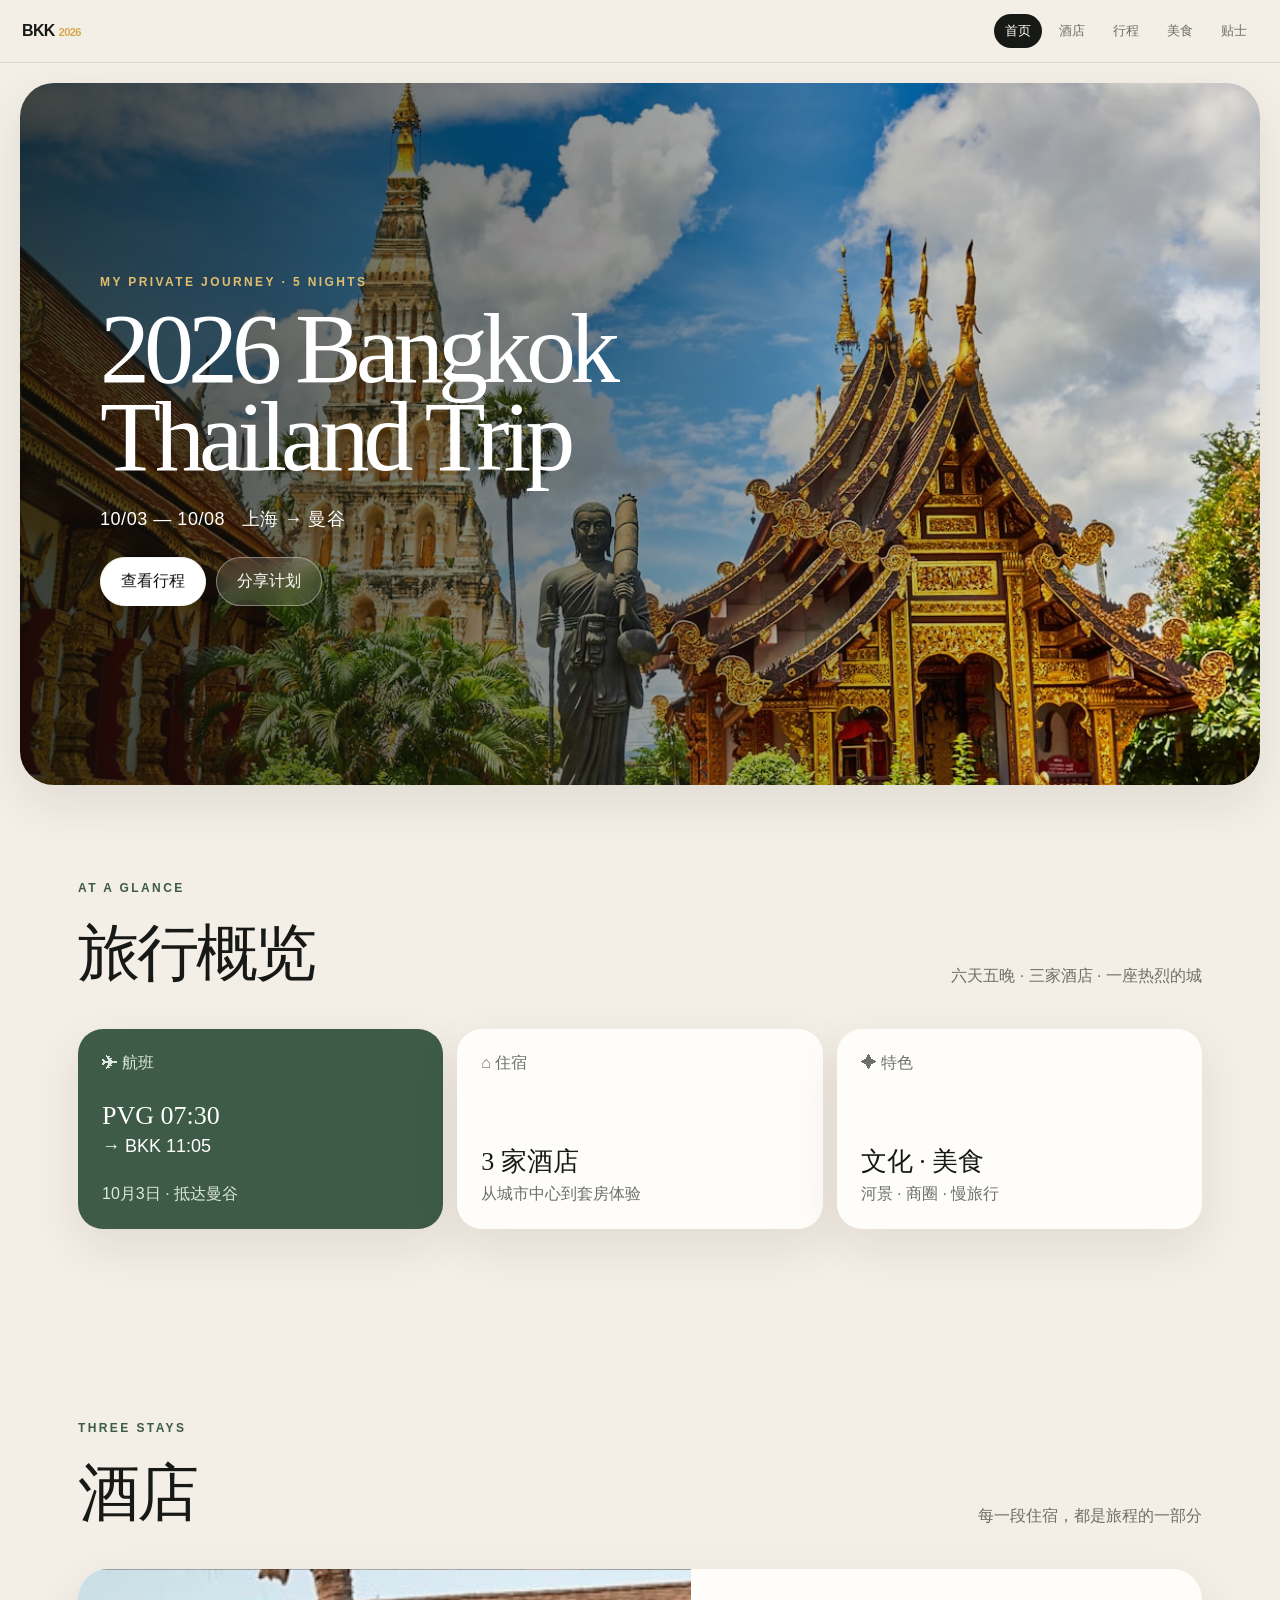
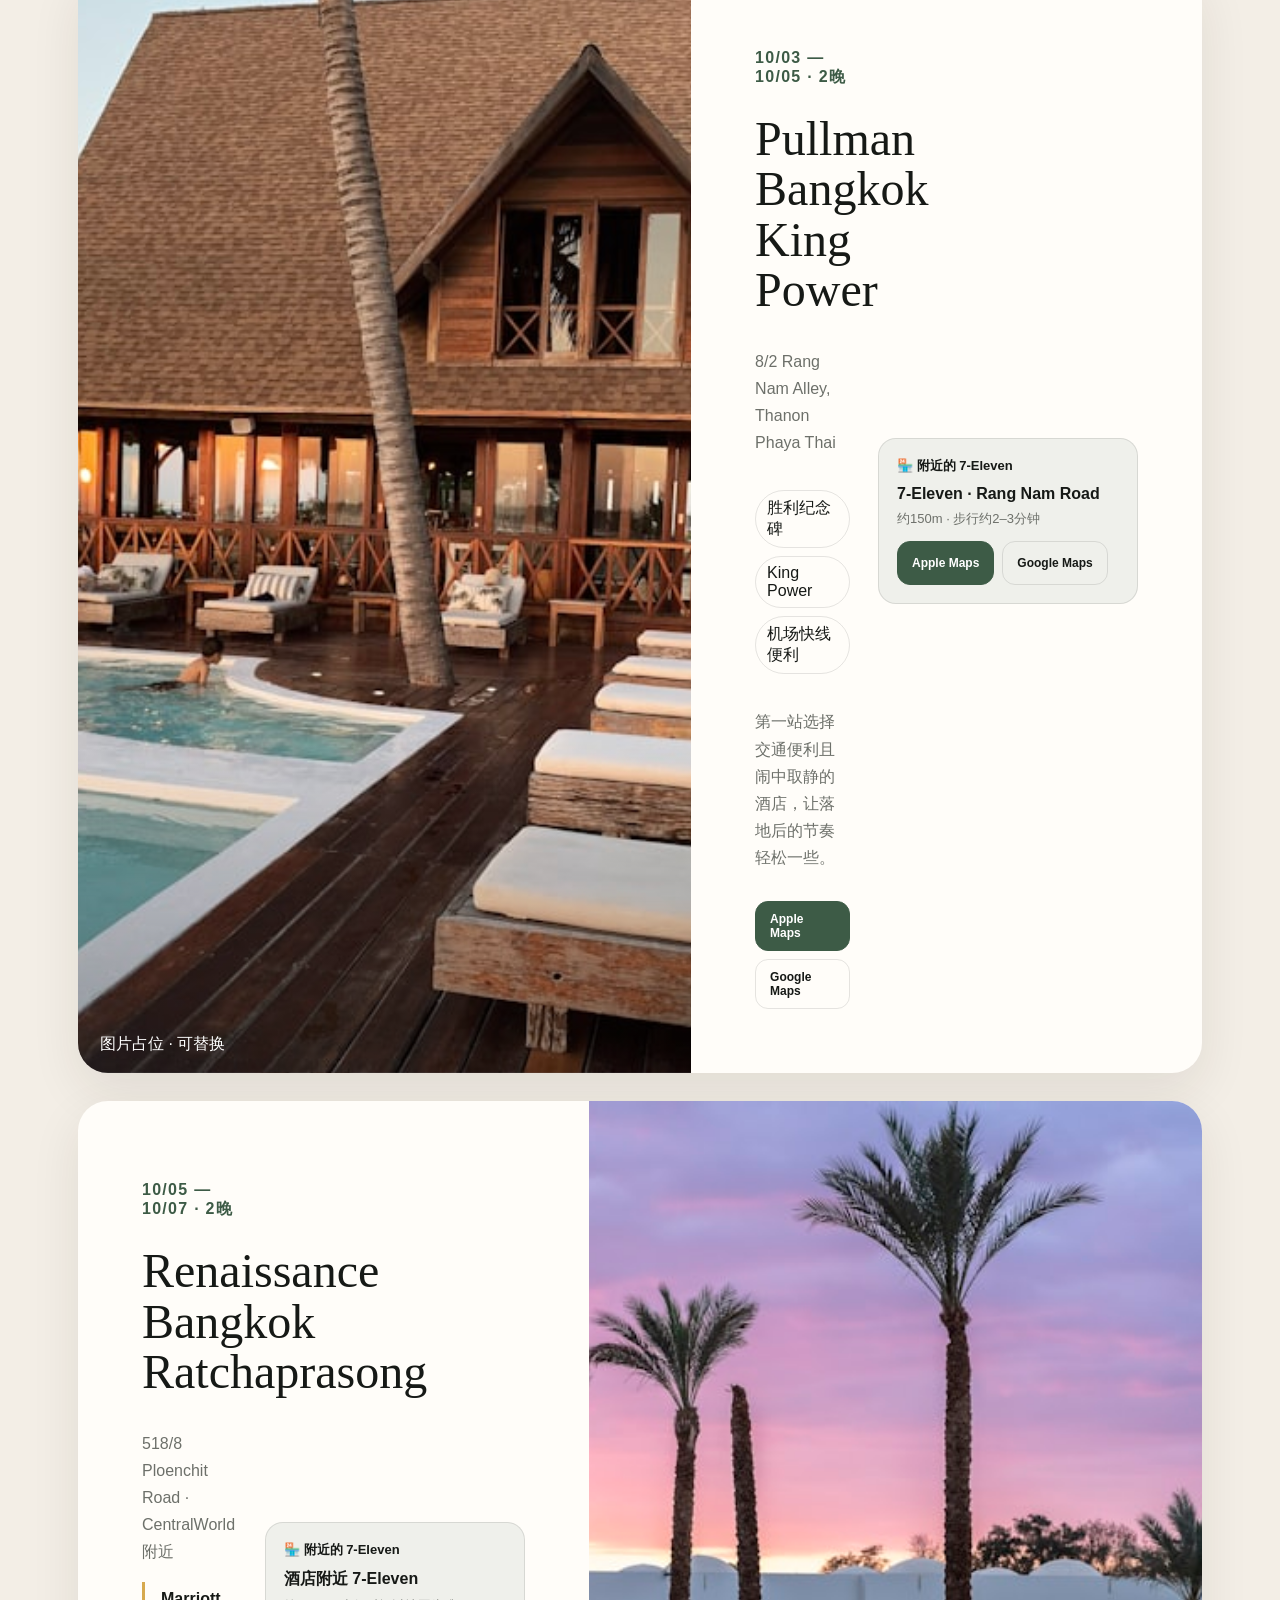
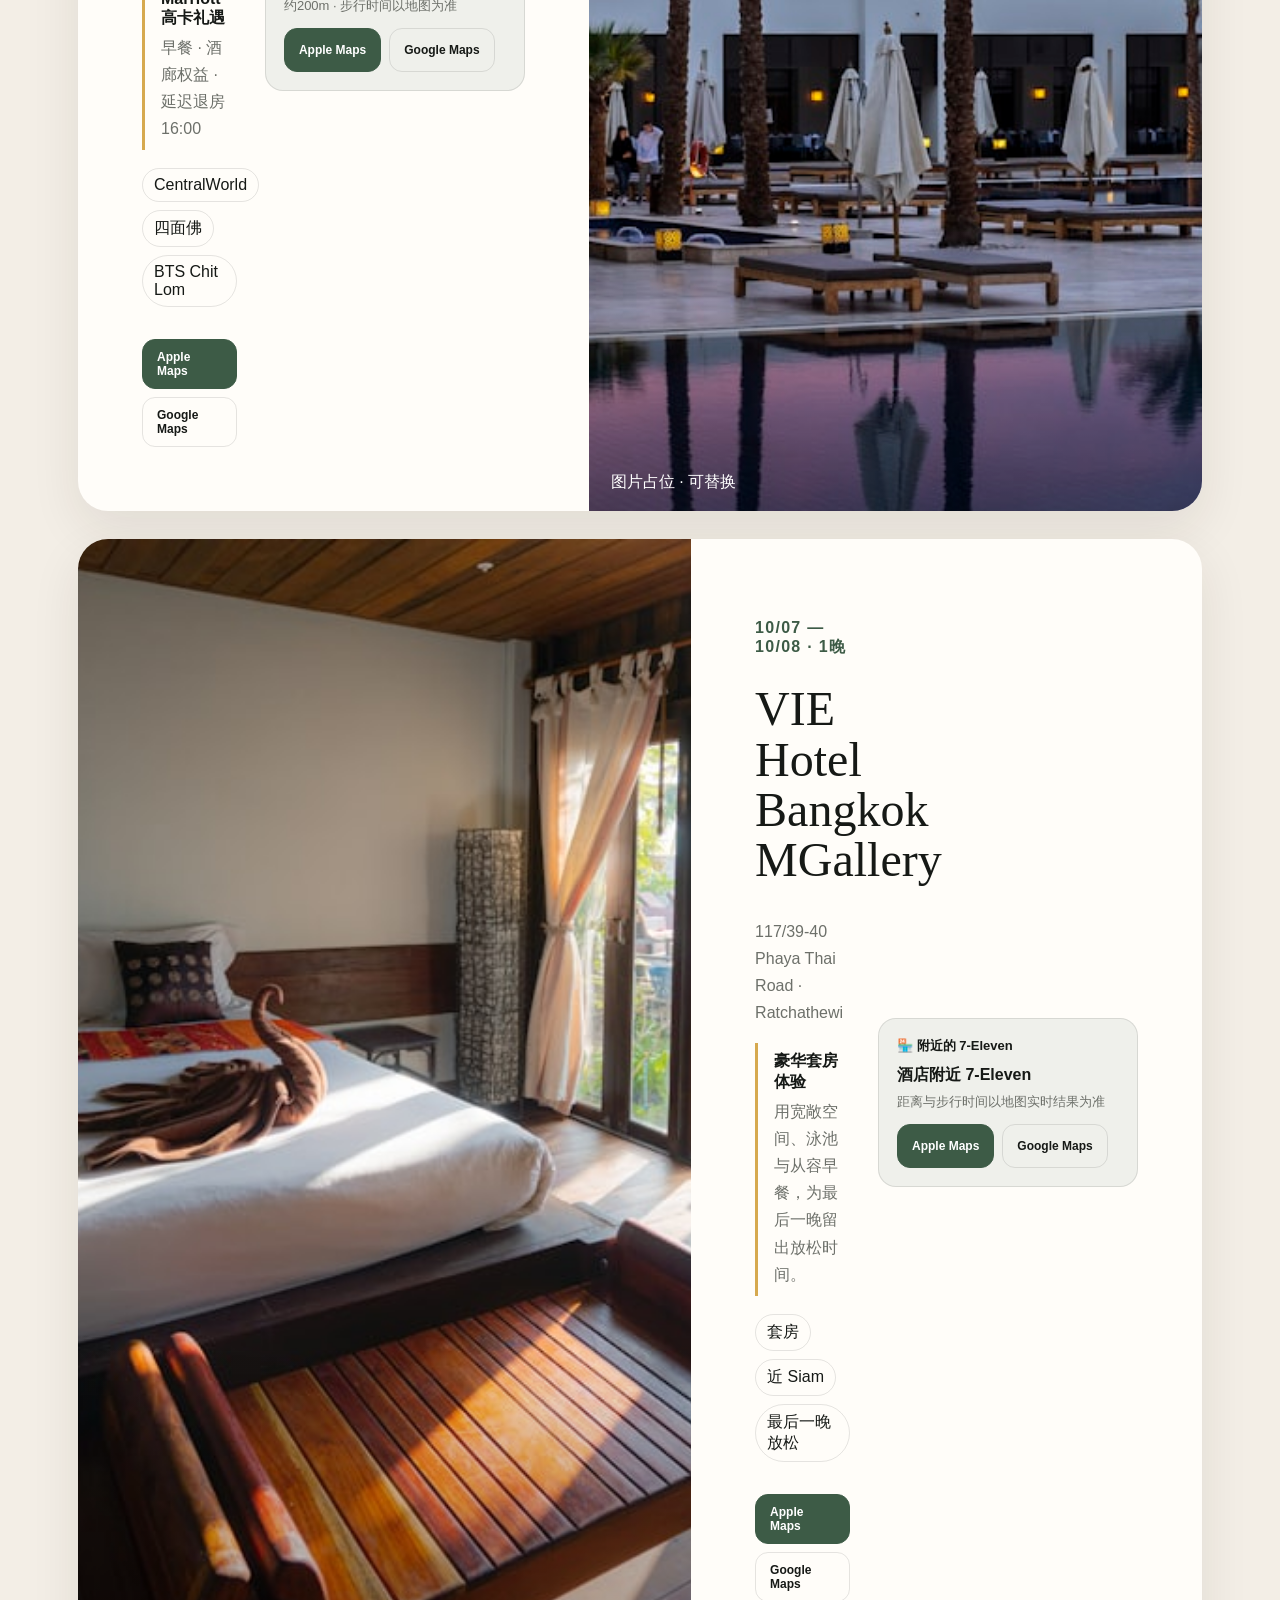
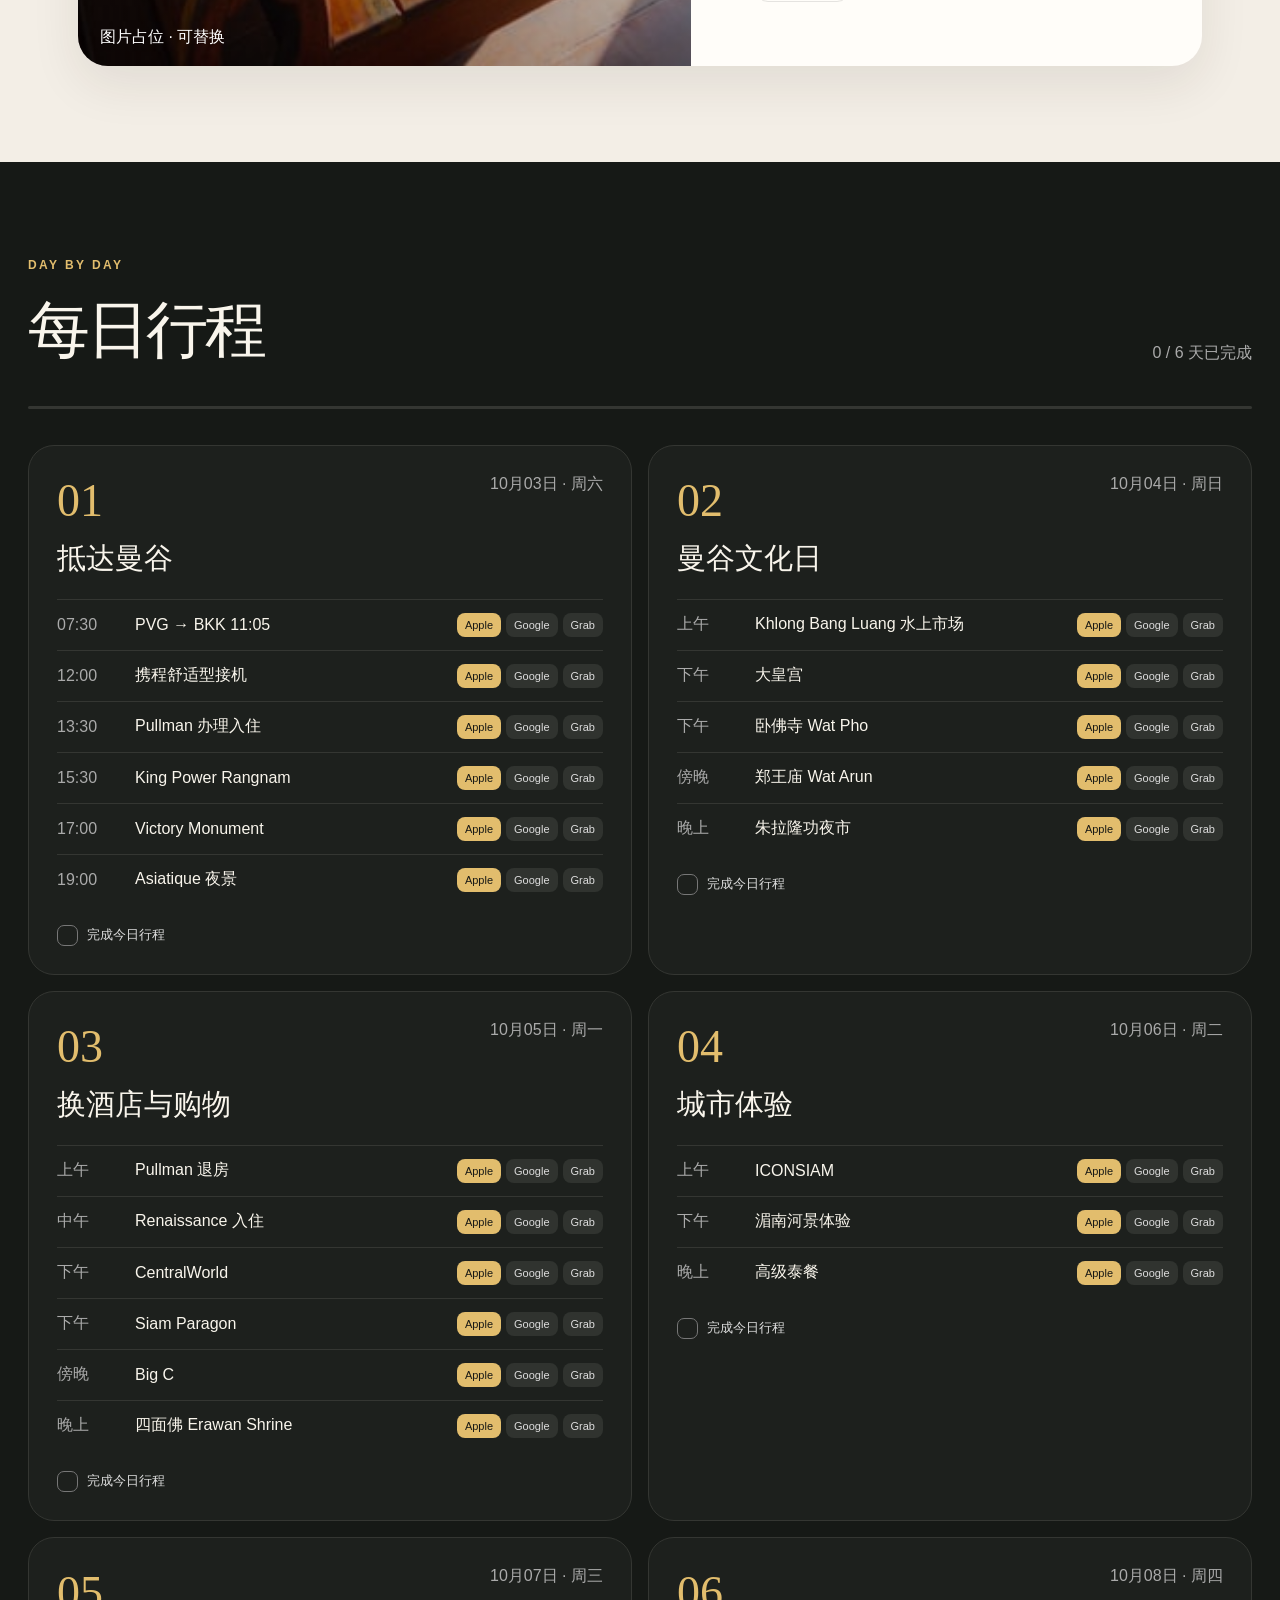
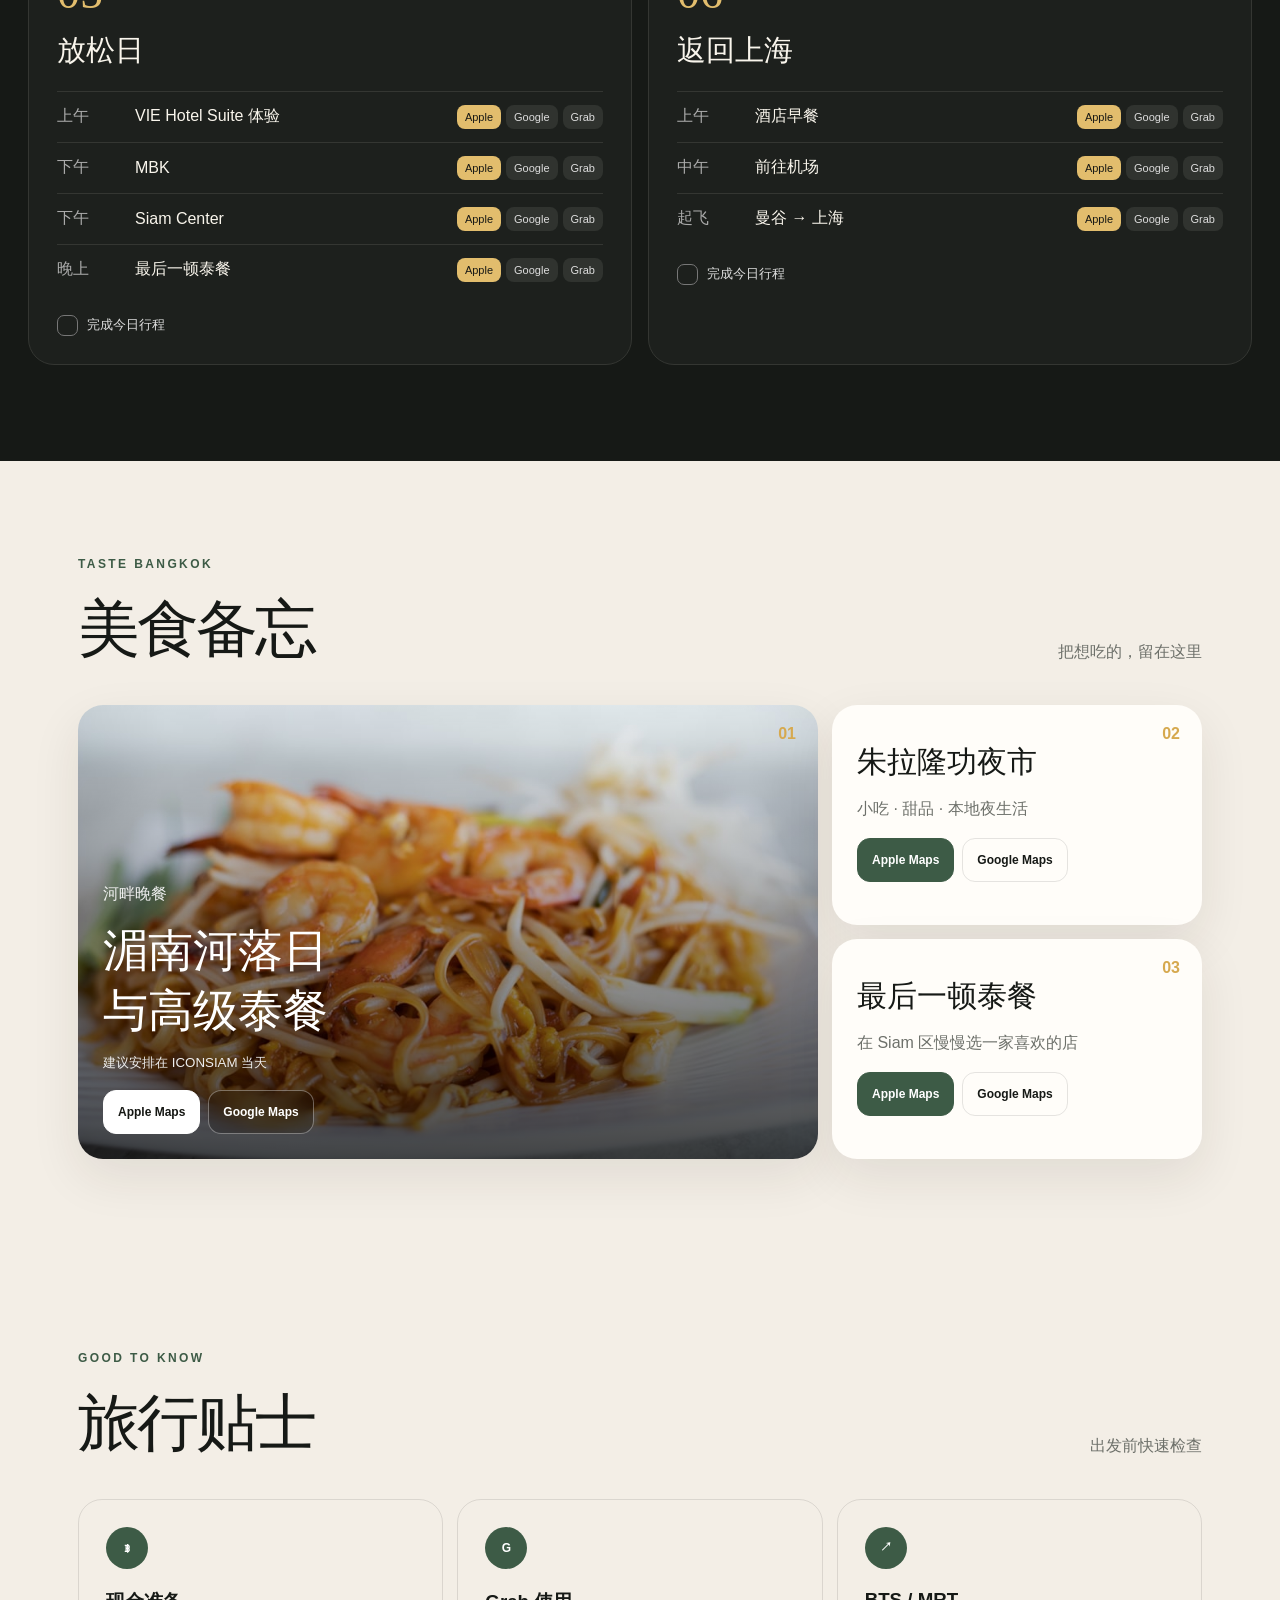
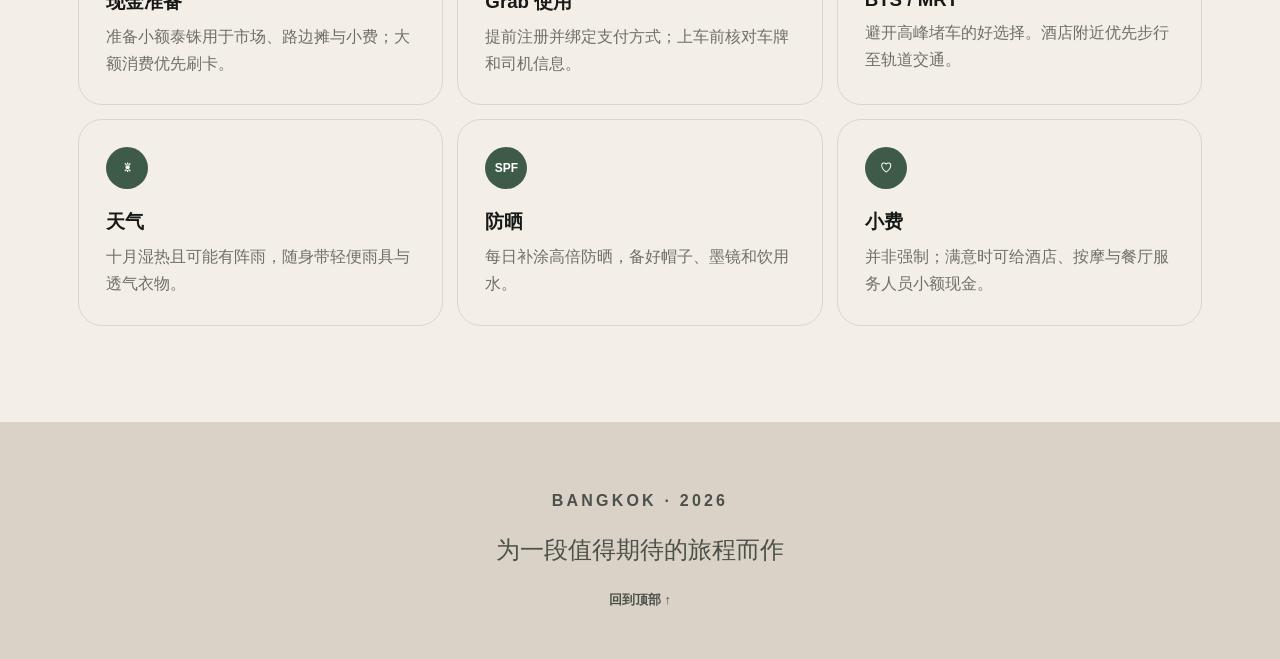
==== index.html @ ca7046ce "Publish 2026 Bangkok Trip Planner" ====
<!doctype html>
<html lang="zh-CN">
<head>
  <meta charset="UTF-8">
  <meta name="viewport" content="width=device-width, initial-scale=1, viewport-fit=cover">
  <meta name="theme-color" content="#f3eee6" media="(prefers-color-scheme: light)">
  <meta name="theme-color" content="#10100f" media="(prefers-color-scheme: dark)">
  <meta name="apple-mobile-web-app-capable" content="yes">
  <meta name="apple-mobile-web-app-status-bar-style" content="black-translucent">
  <meta name="apple-mobile-web-app-title" content="BKK 2026">
  <title>2026 Bangkok Trip Planner</title>
  <link rel="manifest" href="manifest.json">
  <link rel="apple-touch-icon" href="icons/icon-192.png">
  <link rel="stylesheet" href="style.css">
</head>
<body>
  <header class="topbar">
    <a class="brand" href="#home" aria-label="返回首页">BKK <span>2026</span></a>
    <nav aria-label="页面导航">
      <a class="active" href="#home">首页</a><a href="#hotels">酒店</a><a href="#schedule">行程</a><a href="#food">美食</a><a href="#tips">贴士</a>
    </nav>
  </header>

  <main>
    <section class="hero section" id="home">
      <div class="hero-photo" role="img" aria-label="曼谷郑王庙与河景占位图片"></div>
      <div class="hero-copy">
        <p class="eyebrow">MY PRIVATE JOURNEY · 5 NIGHTS</p>
        <h1>2026 Bangkok<br>Thailand Trip</h1>
        <p class="subtitle">10/03 — 10/08&nbsp;&nbsp; 上海 → 曼谷</p>
        <div class="hero-actions"><a class="primary" href="#schedule">查看行程</a><button id="shareBtn" type="button">分享计划</button></div>
      </div>
    </section>

    <section class="section overview" aria-label="旅行概览">
      <div class="section-heading"><div><p class="eyebrow">AT A GLANCE</p><h2>旅行概览</h2></div><p>六天五晚 · 三家酒店 · 一座热烈的城</p></div>
      <div class="stat-grid">
        <article class="stat featured"><span>✈︎ 航班</span><strong>PVG 07:30</strong><i>→ BKK 11:05</i><small>10月3日 · 抵达曼谷</small></article>
        <article class="stat"><span>⌂ 住宿</span><strong>3 家酒店</strong><small>从城市中心到套房体验</small></article>
        <article class="stat"><span>✦ 特色</span><strong>文化 · 美食</strong><small>河景 · 商圈 · 慢旅行</small></article>
      </div>
    </section>

    <section class="section" id="hotels">
      <div class="section-heading"><div><p class="eyebrow">THREE STAYS</p><h2>酒店</h2></div><p>每一段住宿，都是旅程的一部分</p></div>
      <div class="hotel-list">
        <article class="hotel-card"><div class="hotel-img pullman"><span>图片占位 · 可替换</span></div><div class="hotel-info"><p class="date">10/03 — 10/05 · 2晚</p><h3>Pullman Bangkok<br>King Power</h3><p class="address">8/2 Rang Nam Alley, Thanon Phaya Thai</p><div class="chips"><span>胜利纪念碑</span><span>King Power</span><span>机场快线便利</span></div><p class="reason">第一站选择交通便利且闹中取静的酒店，让落地后的节奏轻松一些。</p><div class="map-actions"><a class="primary-map" href="https://maps.apple.com/?q=Pullman+Bangkok+King+Power" target="_blank" rel="noopener">Apple Maps</a><a href="https://www.google.com/maps/search/?api=1&query=Pullman+Bangkok+King+Power" target="_blank" rel="noopener">Google Maps</a></div><div class="nearby"><p>🏪 <b>附近的 7-Eleven</b></p><strong>7-Eleven · Rang Nam Road</strong><span>约150m · 步行约2–3分钟</span><div class="nearby-actions"><a class="apple-walk" href="https://maps.apple.com/?q=7-Eleven+near+Pullman+Bangkok+King+Power" target="_blank" rel="noopener">Apple Maps</a><a href="https://www.google.com/maps/search/?api=1&amp;query=7-Eleven+near+Pullman+Bangkok+King+Power" target="_blank" rel="noopener">Google Maps</a></div></div></div></article>
        <article class="hotel-card reverse"><div class="hotel-img renaissance"><span>图片占位 · 可替换</span></div><div class="hotel-info"><p class="date">10/05 — 10/07 · 2晚</p><h3>Renaissance Bangkok<br>Ratchaprasong</h3><p class="address">518/8 Ploenchit Road · CentralWorld 附近</p><div class="benefit"><b>Marriott 高卡礼遇</b><span>早餐 · 酒廊权益 · 延迟退房 16:00</span></div><div class="chips"><span>CentralWorld</span><span>四面佛</span><span>BTS Chit Lom</span></div><div class="map-actions"><a class="primary-map" href="https://maps.apple.com/?q=Renaissance+Bangkok+Ratchaprasong" target="_blank" rel="noopener">Apple Maps</a><a href="https://www.google.com/maps/search/?api=1&query=Renaissance+Bangkok+Ratchaprasong+Hotel" target="_blank" rel="noopener">Google Maps</a></div><div class="nearby"><p>🏪 <b>附近的 7-Eleven</b></p><strong>酒店附近 7-Eleven</strong><span>约200m · 步行时间以地图为准</span><div class="nearby-actions"><a class="apple-walk" href="https://maps.apple.com/?q=7-Eleven+near+Renaissance+Bangkok+Ratchaprasong" target="_blank" rel="noopener">Apple Maps</a><a href="https://www.google.com/maps/search/?api=1&amp;query=7-Eleven+near+Renaissance+Bangkok+Ratchaprasong" target="_blank" rel="noopener">Google Maps</a></div></div></div></article>
        <article class="hotel-card"><div class="hotel-img vie"><span>图片占位 · 可替换</span></div><div class="hotel-info"><p class="date">10/07 — 10/08 · 1晚</p><h3>VIE Hotel Bangkok<br>MGallery</h3><p class="address">117/39-40 Phaya Thai Road · Ratchathewi</p><div class="benefit"><b>豪华套房体验</b><span>用宽敞空间、泳池与从容早餐，为最后一晚留出放松时间。</span></div><div class="chips"><span>套房</span><span>近 Siam</span><span>最后一晚放松</span></div><div class="map-actions"><a class="primary-map" href="https://maps.apple.com/?q=VIE+Hotel+Bangkok+MGallery" target="_blank" rel="noopener">Apple Maps</a><a href="https://www.google.com/maps/search/?api=1&query=VIE+Hotel+Bangkok+MGallery" target="_blank" rel="noopener">Google Maps</a></div><div class="nearby"><p>🏪 <b>附近的 7-Eleven</b></p><strong>酒店附近 7-Eleven</strong><span>距离与步行时间以地图实时结果为准</span><div class="nearby-actions"><a class="apple-walk" href="https://maps.apple.com/?q=7-Eleven+near+VIE+Hotel+Bangkok" target="_blank" rel="noopener">Apple Maps</a><a href="https://www.google.com/maps/search/?api=1&amp;query=7-Eleven+near+VIE+Hotel+Bangkok" target="_blank" rel="noopener">Google Maps</a></div></div></div></article>
      </div>
    </section>

    <section class="section schedule-section" id="schedule">
      <div class="section-heading"><div><p class="eyebrow">DAY BY DAY</p><h2>每日行程</h2></div><p><span id="progressText">0 / 6</span> 天已完成</p></div>
      <div class="progress"><span id="progressBar"></span></div>
      <div id="days" class="days"></div>
    </section>

    <section class="section" id="food">
      <div class="section-heading"><div><p class="eyebrow">TASTE BANGKOK</p><h2>美食备忘</h2></div><p>把想吃的，留在这里</p></div>
      <div class="food-grid">
        <article class="food hero-food"><span class="food-no">01</span><div><p>河畔晚餐</p><h3>湄南河落日<br>与高级泰餐</h3><small>建议安排在 ICONSIAM 当天</small><div class="food-maps"><a href="https://maps.apple.com/?q=Thai+Fine+Dining+ICONSIAM+Bangkok" target="_blank" rel="noopener">Apple Maps</a><a href="https://www.google.com/maps/search/?api=1&query=Thai+Fine+Dining+ICONSIAM+Bangkok" target="_blank" rel="noopener">Google Maps</a></div></div></article>
        <article class="food"><span class="food-no">02</span><h3>朱拉隆功夜市</h3><p>小吃 · 甜品 · 本地夜生活</p><div class="food-maps"><a href="https://maps.apple.com/?q=Chulalongkorn+University+Night+Market" target="_blank" rel="noopener">Apple Maps</a><a href="https://www.google.com/maps/search/?api=1&query=Chulalongkorn+University+Night+Market" target="_blank" rel="noopener">Google Maps</a></div></article>
        <article class="food"><span class="food-no">03</span><h3>最后一顿泰餐</h3><p>在 Siam 区慢慢选一家喜欢的店</p><div class="food-maps"><a href="https://maps.apple.com/?q=Thai+Restaurant+Siam+Bangkok" target="_blank" rel="noopener">Apple Maps</a><a href="https://www.google.com/maps/search/?api=1&query=Thai+Restaurant+Siam+Bangkok" target="_blank" rel="noopener">Google Maps</a></div></article>
      </div>
    </section>

    <section class="section" id="tips">
      <div class="section-heading"><div><p class="eyebrow">GOOD TO KNOW</p><h2>旅行贴士</h2></div><p>出发前快速检查</p></div>
      <div class="tips-grid">
        <article><span>฿</span><h3>现金准备</h3><p>准备小额泰铢用于市场、路边摊与小费；大额消费优先刷卡。</p></article>
        <article><span>G</span><h3>Grab 使用</h3><p>提前注册并绑定支付方式；上车前核对车牌和司机信息。</p></article>
        <article><span>↗</span><h3>BTS / MRT</h3><p>避开高峰堵车的好选择。酒店附近优先步行至轨道交通。</p></article>
        <article><span>☀︎</span><h3>天气</h3><p>十月湿热且可能有阵雨，随身带轻便雨具与透气衣物。</p></article>
        <article><span>SPF</span><h3>防晒</h3><p>每日补涂高倍防晒，备好帽子、墨镜和饮用水。</p></article>
        <article><span>♡</span><h3>小费</h3><p>并非强制；满意时可给酒店、按摩与餐厅服务人员小额现金。</p></article>
      </div>
    </section>
  </main>
  <footer><strong>BANGKOK · 2026</strong><p>为一段值得期待的旅程而作</p><a href="#home">回到顶部 ↑</a></footer>
  <script src="script.js"></script>
</body>
</html>
---- style.css ----
:root{--bg:#f3eee6;--card:#fffdf9;--ink:#161916;--muted:#6d706a;--accent:#3d5b46;--accent2:#d6a94f;--line:rgba(22,25,22,.11);--shadow:0 18px 50px rgba(41,35,25,.09)}*{box-sizing:border-box}html{scroll-behavior:smooth;scroll-padding-top:92px}body{margin:0;background:var(--bg);color:var(--ink);font-family:-apple-system,BlinkMacSystemFont,"SF Pro Display","PingFang SC","Helvetica Neue",sans-serif;-webkit-font-smoothing:antialiased}a{color:inherit;text-decoration:none}button{font:inherit}.topbar{position:sticky;top:0;z-index:20;display:flex;align-items:center;justify-content:space-between;padding:14px max(22px,calc((100vw - 1180px)/2));padding-top:max(14px,env(safe-area-inset-top));background:color-mix(in srgb,var(--bg) 82%,transparent);backdrop-filter:blur(22px);-webkit-backdrop-filter:blur(22px);border-bottom:1px solid var(--line)}.brand{font-weight:850;letter-spacing:-.04em}.brand span{color:var(--accent2);font-size:.7em}.topbar nav{display:flex;gap:6px;overflow:auto;scrollbar-width:none}.topbar nav a{padding:8px 11px;border-radius:99px;color:var(--muted);font-size:13px;white-space:nowrap}.topbar nav a.active{color:var(--card);background:var(--ink)}.section{max-width:1180px;margin:auto;padding:96px 28px}.hero{max-width:none;padding:20px 20px 0;position:relative}.hero-photo{height:min(78vh,780px);min-height:580px;border-radius:34px;background:linear-gradient(90deg,rgba(6,13,8,.77),rgba(6,13,8,.05)),url('assets/hero.jpg') center/cover;box-shadow:var(--shadow)}.hero-copy{position:absolute;left:max(52px,calc((100vw - 1080px)/2));top:50%;transform:translateY(-45%);color:#fff;max-width:650px}.eyebrow{font-size:12px;font-weight:800;letter-spacing:.2em;margin:0 0 16px;color:var(--accent)}.hero .eyebrow{color:#e2bd6d}.hero h1{font-family:Georgia,"Times New Roman",serif;font-size:clamp(50px,8vw,100px);font-weight:500;letter-spacing:-.06em;line-height:.88;margin:0}.subtitle{font-size:18px;letter-spacing:.03em;margin:26px 0}.hero-actions{display:flex;gap:10px}.hero-actions a,.hero-actions button{border:1px solid rgba(255,255,255,.4);border-radius:99px;padding:13px 20px;color:#fff;background:rgba(255,255,255,.12);backdrop-filter:blur(10px);cursor:pointer}.hero-actions .primary{color:#12130f;background:#fff;border-color:#fff}.section-heading{display:flex;justify-content:space-between;align-items:end;margin-bottom:34px}.section-heading h2{font-family:Georgia,"Songti SC",serif;font-size:clamp(38px,5vw,62px);font-weight:500;letter-spacing:-.05em;margin:0}.section-heading>p{color:var(--muted);margin:0 0 8px}.stat-grid{display:grid;grid-template-columns:repeat(4,1fr);gap:14px}.stat{min-height:200px;padding:24px;border-radius:25px;background:var(--card);display:flex;flex-direction:column;box-shadow:var(--shadow)}.stat.featured{background:var(--accent);color:#fff}.stat span,.stat small{font-size:13px;color:var(--muted)}.stat.featured span,.stat.featured small{color:#dce8df}.stat strong{font-family:Georgia,serif;font-size:26px;font-weight:500;margin:auto 0 5px}.stat i{font-style:normal;font-size:18px;margin-bottom:auto}.text-button{border:0;background:none;padding:0;margin-top:auto;text-align:left;color:var(--accent);cursor:pointer}.hotel-list{display:grid;gap:28px}.hotel-card{display:grid;grid-template-columns:1.2fr 1fr;min-height:500px;background:var(--card);border-radius:30px;overflow:hidden;box-shadow:var(--shadow)}.hotel-card.reverse{grid-template-columns:1fr 1.2fr}.hotel-card.reverse .hotel-img{order:2}.hotel-img{background-size:cover;background-position:center;position:relative}.hotel-img:after{content:"";position:absolute;inset:0;background:linear-gradient(transparent 70%,rgba(0,0,0,.35))}.hotel-img span{position:absolute;z-index:1;left:22px;bottom:18px;color:#fff;font-size:12px}.pullman{background-image:url('assets/pullman.jpg'),linear-gradient(135deg,#65766a,#293b30)}.renaissance{background-image:url('assets/renaissance.jpg'),linear-gradient(135deg,#b69e86,#53473d)}.vie{background-image:url('assets/vie.jpg'),linear-gradient(135deg,#9a8a72,#39352f)}.hotel-info{padding:clamp(30px,5vw,64px);display:flex;flex-direction:column;justify-content:center}.date{color:var(--accent);font-size:13px;font-weight:750;letter-spacing:.08em}.hotel-info h3{font-family:Georgia,"Songti SC",serif;font-size:clamp(30px,4vw,48px);font-weight:500;line-height:1.05;margin:10px 0 16px}.address,.reason,.benefit span{color:var(--muted);line-height:1.7}.chips{display:flex;flex-wrap:wrap;gap:8px;margin:18px 0}.chips span{padding:7px 11px;border:1px solid var(--line);border-radius:99px;font-size:12px}.benefit{border-left:3px solid var(--accent2);padding:8px 0 8px 16px;display:grid;gap:5px}.map{margin-top:14px;font-weight:700;color:var(--accent)}.schedule-section{max-width:none;background:var(--ink);color:#f9f5ec}.schedule-section .eyebrow{color:#e2bd6d}.schedule-section .section-heading>p{color:#aaa}.progress{height:3px;background:#343632;margin-bottom:36px;border-radius:9px;overflow:hidden}.progress span{display:block;width:0;height:100%;background:#e2bd6d;transition:.35s}.days{display:grid;grid-template-columns:repeat(2,minmax(0,1fr));gap:16px}.day{border:1px solid #343632;background:#1d201d;border-radius:26px;padding:28px;transition:.25s}.day.done{opacity:.55}.day-head{display:flex;justify-content:space-between}.day-num{font-family:Georgia,serif;font-size:46px;color:#e2bd6d}.day-date{font-size:13px;color:#aaa}.day h3{font-family:Georgia,"Songti SC",serif;font-size:29px;font-weight:500;margin:12px 0 20px}.timeline{list-style:none;margin:0;padding:0}.timeline li{display:grid;grid-template-columns:66px 1fr auto;gap:12px;padding:13px 0;border-top:1px solid #343632;align-items:center}.timeline time{font-size:12px;color:#aaa}.place-links{display:flex;gap:5px}.place-links a{font-size:11px;padding:6px 8px;border-radius:8px;background:#30332f;color:#ddd}.complete{display:flex;align-items:center;gap:9px;margin-top:20px;color:#ddd;font-size:13px;cursor:pointer}.complete input{appearance:none;width:21px;height:21px;border:1px solid #777;border-radius:7px;margin:0}.complete input:checked{background:#e2bd6d;border-color:#e2bd6d;box-shadow:inset 0 0 0 5px #1d201d}.food-grid{display:grid;grid-template-columns:2fr 1fr;gap:14px}.food{min-height:220px;border-radius:25px;padding:25px;background:var(--card);position:relative;box-shadow:var(--shadow)}.food h3{font-family:Georgia,"Songti SC",serif;font-size:30px;font-weight:500;margin:12px 0}.food p,.food small{color:var(--muted)}.hero-food{grid-row:span 2;min-height:454px;color:#fff;display:flex;align-items:end;background:linear-gradient(0deg,rgba(0,0,0,.72),transparent),url('assets/food.jpg') center/cover}.hero-food h3{font-size:45px}.hero-food p,.hero-food small{color:#eee}.food-no{position:absolute;right:22px;top:20px;color:var(--accent2);font-weight:800}.tips-grid{display:grid;grid-template-columns:repeat(3,1fr);gap:14px}.tips-grid article{padding:27px;border:1px solid var(--line);border-radius:24px}.tips-grid article>span{display:grid;place-items:center;width:42px;height:42px;border-radius:50%;background:var(--accent);color:#fff;font-weight:800;font-size:12px}.tips-grid h3{margin:20px 0 8px}.tips-grid p{color:var(--muted);line-height:1.7;margin:0;font-size:14px}footer{padding:70px 28px calc(50px + env(safe-area-inset-bottom));text-align:center;background:#dad2c6;color:#4c504b}footer strong{letter-spacing:.2em}footer p{font-family:Georgia,"Songti SC",serif;font-size:24px}footer a{font-size:13px;font-weight:700}
@media(max-width:800px){.topbar{display:block;padding-inline:18px}.brand{display:block;margin-bottom:10px}.topbar nav{margin-inline:-5px}.topbar nav a{padding:7px 10px}.section{padding:72px 18px}.hero{padding:10px 10px 0}.hero-photo{min-height:660px;height:82vh;border-radius:25px;background-position:60% center}.hero-copy{left:34px;right:28px;top:auto;bottom:52px;transform:none}.hero h1{font-size:52px}.section-heading{display:block}.section-heading>p{margin-top:9px}.stat-grid{grid-template-columns:1fr 1fr}.stat{min-height:170px;padding:19px}.stat strong{font-size:22px}.hotel-card,.hotel-card.reverse{grid-template-columns:1fr}.hotel-card.reverse .hotel-img{order:0}.hotel-img{min-height:320px}.hotel-info{padding:30px 24px 36px}.days{grid-template-columns:1fr}.timeline li{grid-template-columns:52px 1fr}.place-links{grid-column:2;justify-self:start}.food-grid{grid-template-columns:1fr}.hero-food{grid-row:auto;min-height:430px}.tips-grid{grid-template-columns:1fr 1fr}}
@media(max-width:430px){.hero h1{font-size:46px}.stat-grid,.tips-grid{grid-template-columns:1fr}.stat{min-height:150px}.hotel-img{min-height:280px}.day{padding:22px}.hero-food h3{font-size:37px}}
@media(prefers-color-scheme:dark){:root{--bg:#10100f;--card:#1c1d1b;--ink:#f2eee7;--muted:#a6a49f;--accent:#91b99b;--line:rgba(255,255,255,.1);--shadow:0 18px 50px rgba(0,0,0,.25)}.topbar nav a.active{background:#f2eee7;color:#171815}footer{background:#1a1b19;color:#aaa}}
@media(prefers-reduced-motion:reduce){html{scroll-behavior:auto}*{transition:none!important}}

/* PWA、导航与地点操作增强 */
html,body{max-width:100%;overflow-x:hidden}.stat-grid{grid-template-columns:repeat(3,1fr)}.map-actions,.nearby-actions,.food-maps{display:flex;flex-wrap:wrap;gap:8px}.map-actions{margin-top:14px}.map-actions a,.nearby-actions a,.food-maps a{min-height:44px;display:inline-flex;align-items:center;justify-content:center;padding:10px 14px;border:1px solid var(--line);border-radius:13px;font-size:12px;font-weight:750}.map-actions .primary-map,.nearby-actions a:first-child,.food-maps a:first-child{color:#fff;background:var(--accent);border-color:var(--accent)}.nearby{display:grid;gap:7px;margin-top:20px;padding:18px;border-radius:18px;background:color-mix(in srgb,var(--accent) 8%,var(--card));border:1px solid var(--line)}.nearby p{margin:0 0 3px;font-size:13px}.nearby>span{font-size:13px;color:var(--muted)}.nearby-actions{margin-top:6px}.food-maps{margin-top:18px}.hero-food .food-maps a{color:#fff;border-color:rgba(255,255,255,.35);background:rgba(0,0,0,.2);backdrop-filter:blur(8px)}.hero-food .food-maps a:first-child{background:#fff;color:#151713;border-color:#fff}.place-links .apple-map{background:#e2bd6d;color:#171815}.hotel-card,.food,.day,.stat{width:100%;max-width:100%}
@media(max-width:800px){body{padding-bottom:calc(74px + env(safe-area-inset-bottom))}.topbar{position:fixed;top:auto;left:0;right:0;bottom:0;display:block;padding:8px 12px max(8px,env(safe-area-inset-bottom));background:color-mix(in srgb,var(--card) 88%,transparent);border-top:1px solid var(--line);border-bottom:0}.topbar .brand{display:none}.topbar nav{display:grid;grid-template-columns:repeat(5,1fr);gap:3px;margin:0;overflow:visible}.topbar nav a{min-height:48px;display:flex;align-items:center;justify-content:center;padding:8px 3px;font-size:12px}.topbar nav a.active{background:color-mix(in srgb,var(--accent) 14%,transparent);color:var(--accent)}html{scroll-padding-top:12px}.stat-grid{grid-template-columns:1fr}.hotel-card,.hotel-card.reverse{width:100%;grid-template-columns:minmax(0,1fr);border-radius:28px}.hotel-img{margin:10px 10px 0;border-radius:21px;overflow:hidden}.map-actions a,.nearby-actions a{flex:1}.food-maps a{min-width:120px}.place-links a{min-height:36px;display:inline-flex;align-items:center;padding-inline:10px}.complete{min-height:48px}.hero-actions a,.hero-actions button{min-height:48px}}

/* iPhone safe areas and responsive hotel details */
.topbar{padding-left:max(22px,env(safe-area-inset-left));padding-right:max(22px,env(safe-area-inset-right))}.hero{padding-left:max(20px,env(safe-area-inset-left));padding-right:max(20px,env(safe-area-inset-right))}.hotel-info{display:grid;grid-template-columns:minmax(0,1fr) minmax(260px,.72fr);column-gap:28px;align-content:center}.hotel-info>*:not(.nearby){grid-column:1}.hotel-info .nearby{grid-column:2;grid-row:1/12;align-self:center;margin-top:0}.nearby-actions a:first-child{background:var(--accent);border-color:var(--accent);color:#fff}p,.address,.reason,.benefit span,.tips-grid p{font-size:max(15px,1em)}a,button,.chips span,.date,.day-date,.timeline time,.hotel-img span,.stat span,.stat small{font-size:max(13px,1em)}
@media(max-width:800px){.topbar{padding-left:max(12px,env(safe-area-inset-left));padding-right:max(12px,env(safe-area-inset-right))}.hero{padding-left:max(10px,env(safe-area-inset-left));padding-right:max(10px,env(safe-area-inset-right))}.hero-copy{left:max(28px,calc(env(safe-area-inset-left) + 22px));right:max(24px,calc(env(safe-area-inset-right) + 18px))}.hero-photo{background-position:62% center}.hero h1{font-size:clamp(42px,12vw,52px)}.hotel-info{display:flex;flex-direction:column}.hotel-info .nearby{margin-top:20px;width:100%}.hotel-img{width:calc(100% - 20px)}.food,.day,.stat,.hotel-card{min-width:0}.timeline li{min-width:0}.timeline li>span:nth-child(2){overflow-wrap:anywhere}}
@media(max-width:390px){.hero h1{font-size:42px}.hero-photo{min-height:620px}.section{padding-left:16px;padding-right:16px}.hotel-info{padding-left:20px;padding-right:20px}.place-links{flex-wrap:wrap}}
@media(min-width:400px) and (max-width:404px){.hero-photo{height:calc(100svh - 10px);min-height:680px;max-height:864px}.hero-copy{bottom:max(54px,calc(env(safe-area-inset-bottom) + 28px))}.hero h1{font-size:48px}.topbar nav a{min-height:50px}}
.offline-edition{margin:24px 0 0!important;font:500 11px/1.4 -apple-system,BlinkMacSystemFont,sans-serif!important;letter-spacing:.08em;opacity:.6}
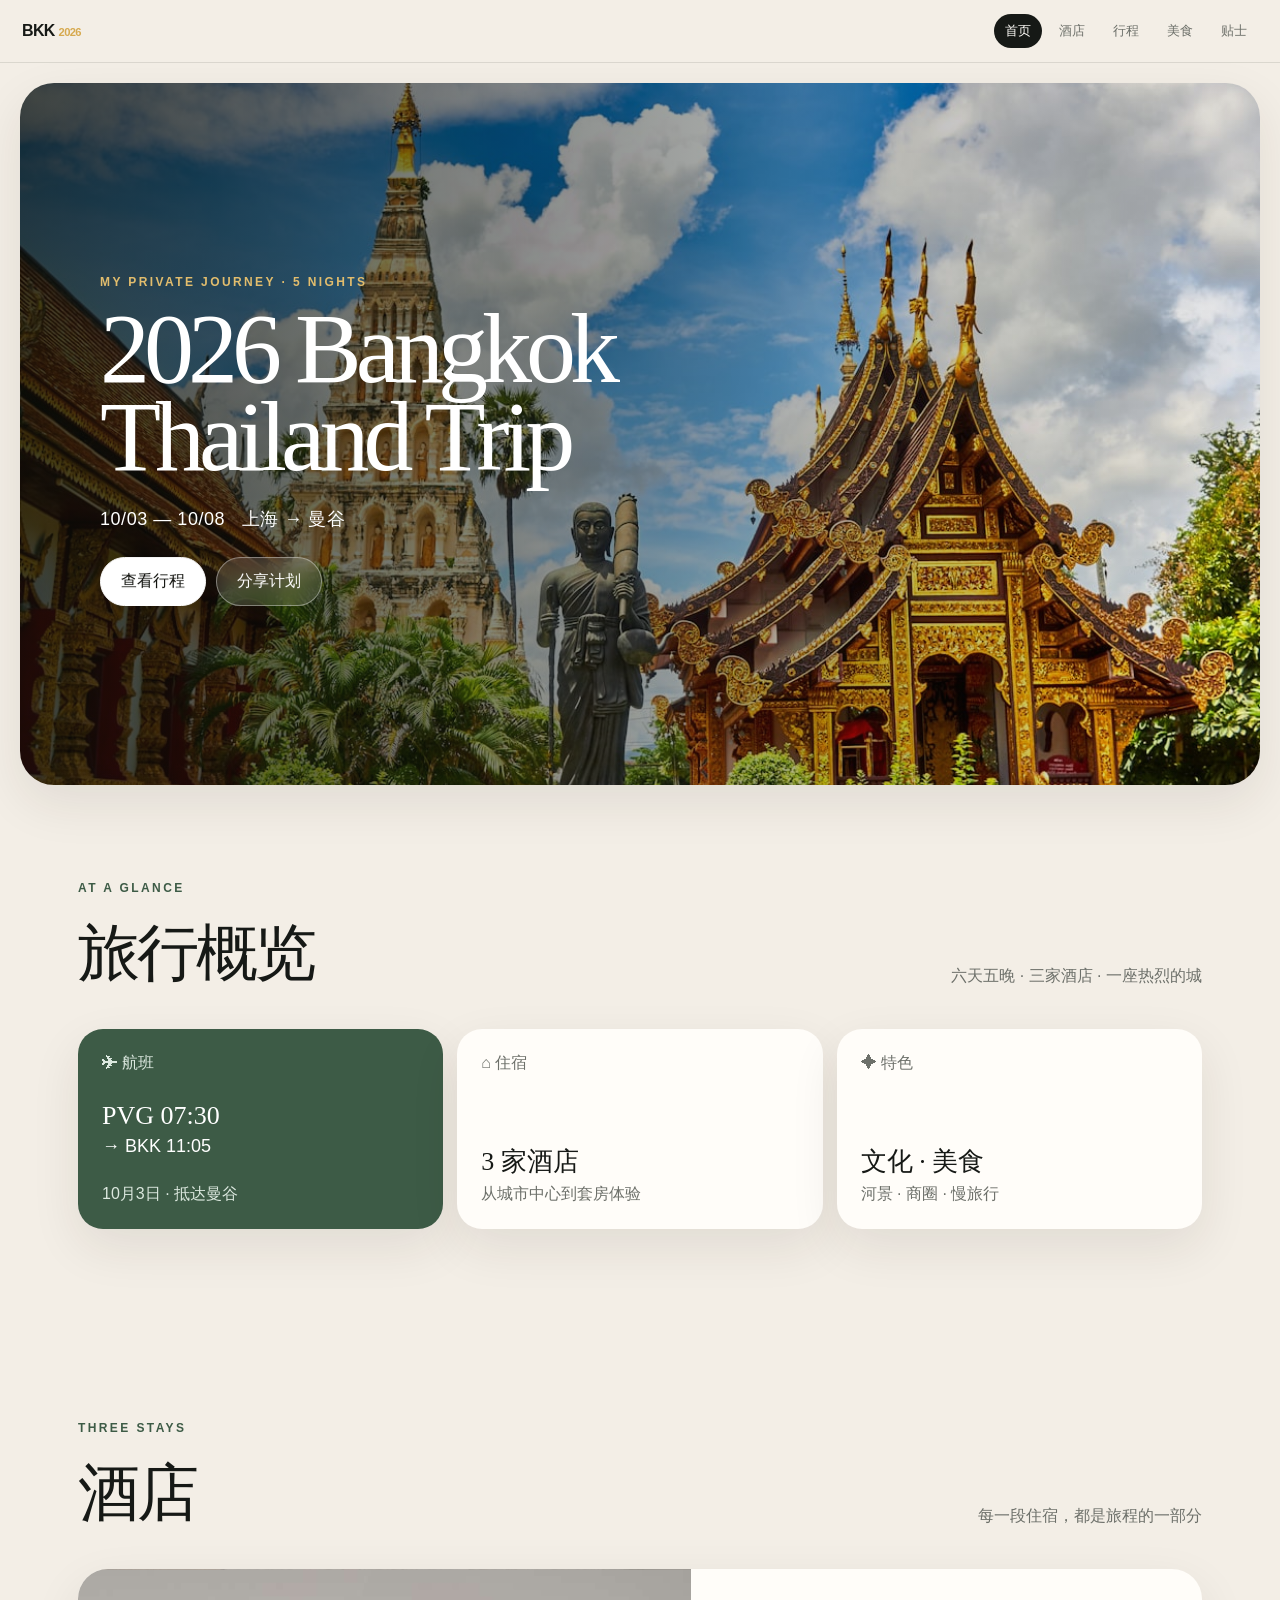
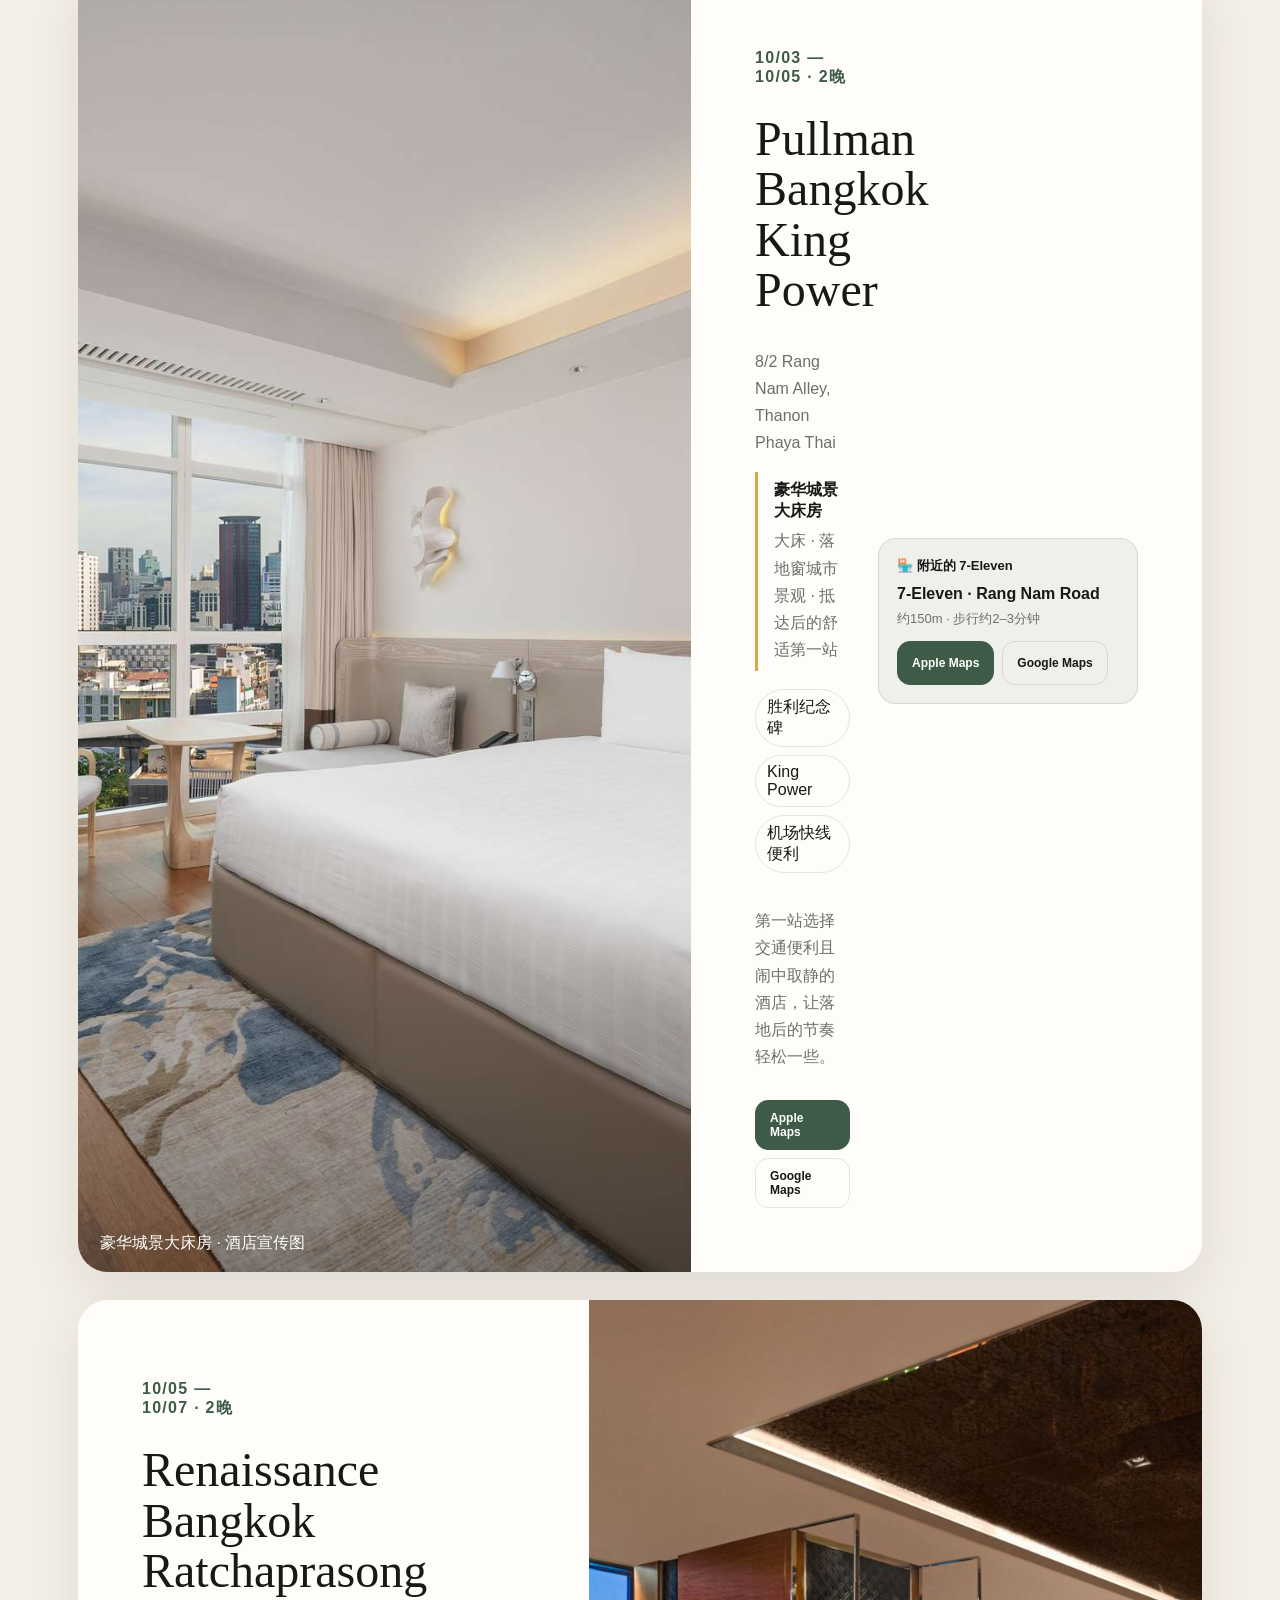
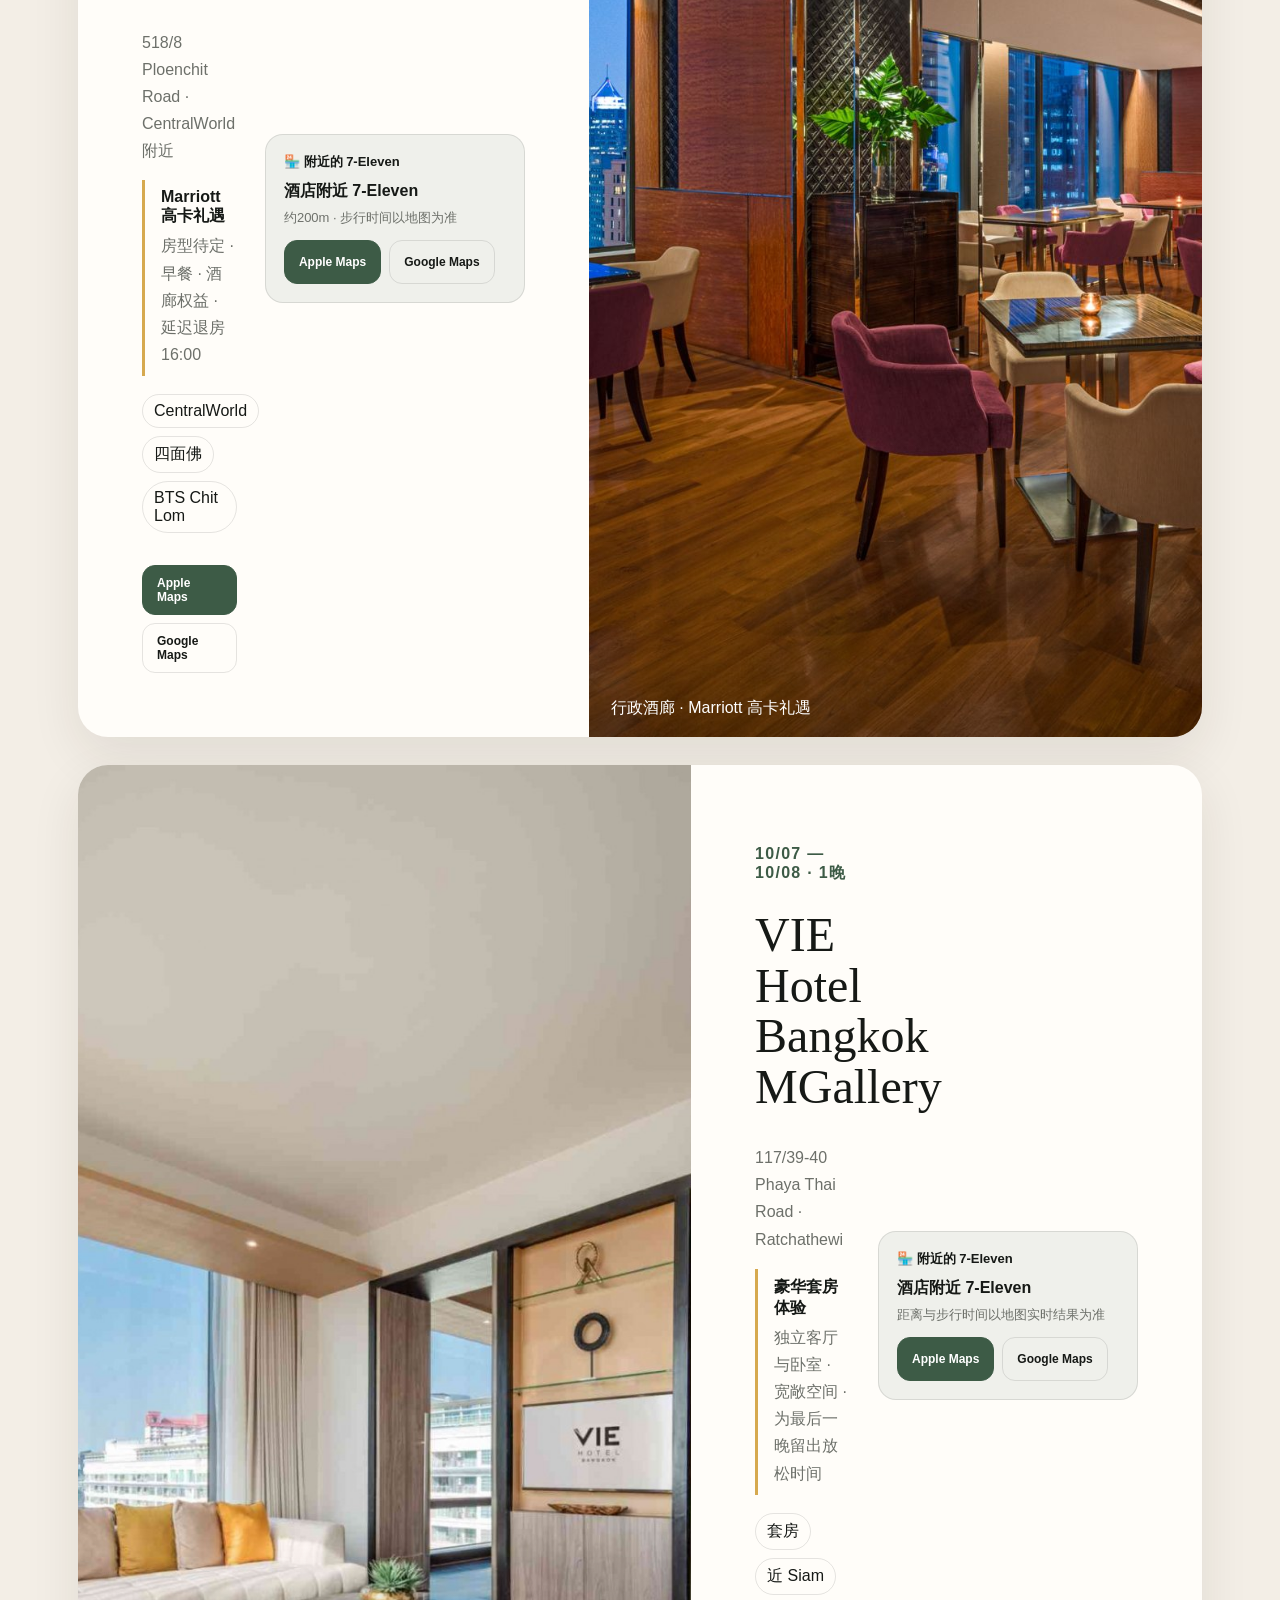
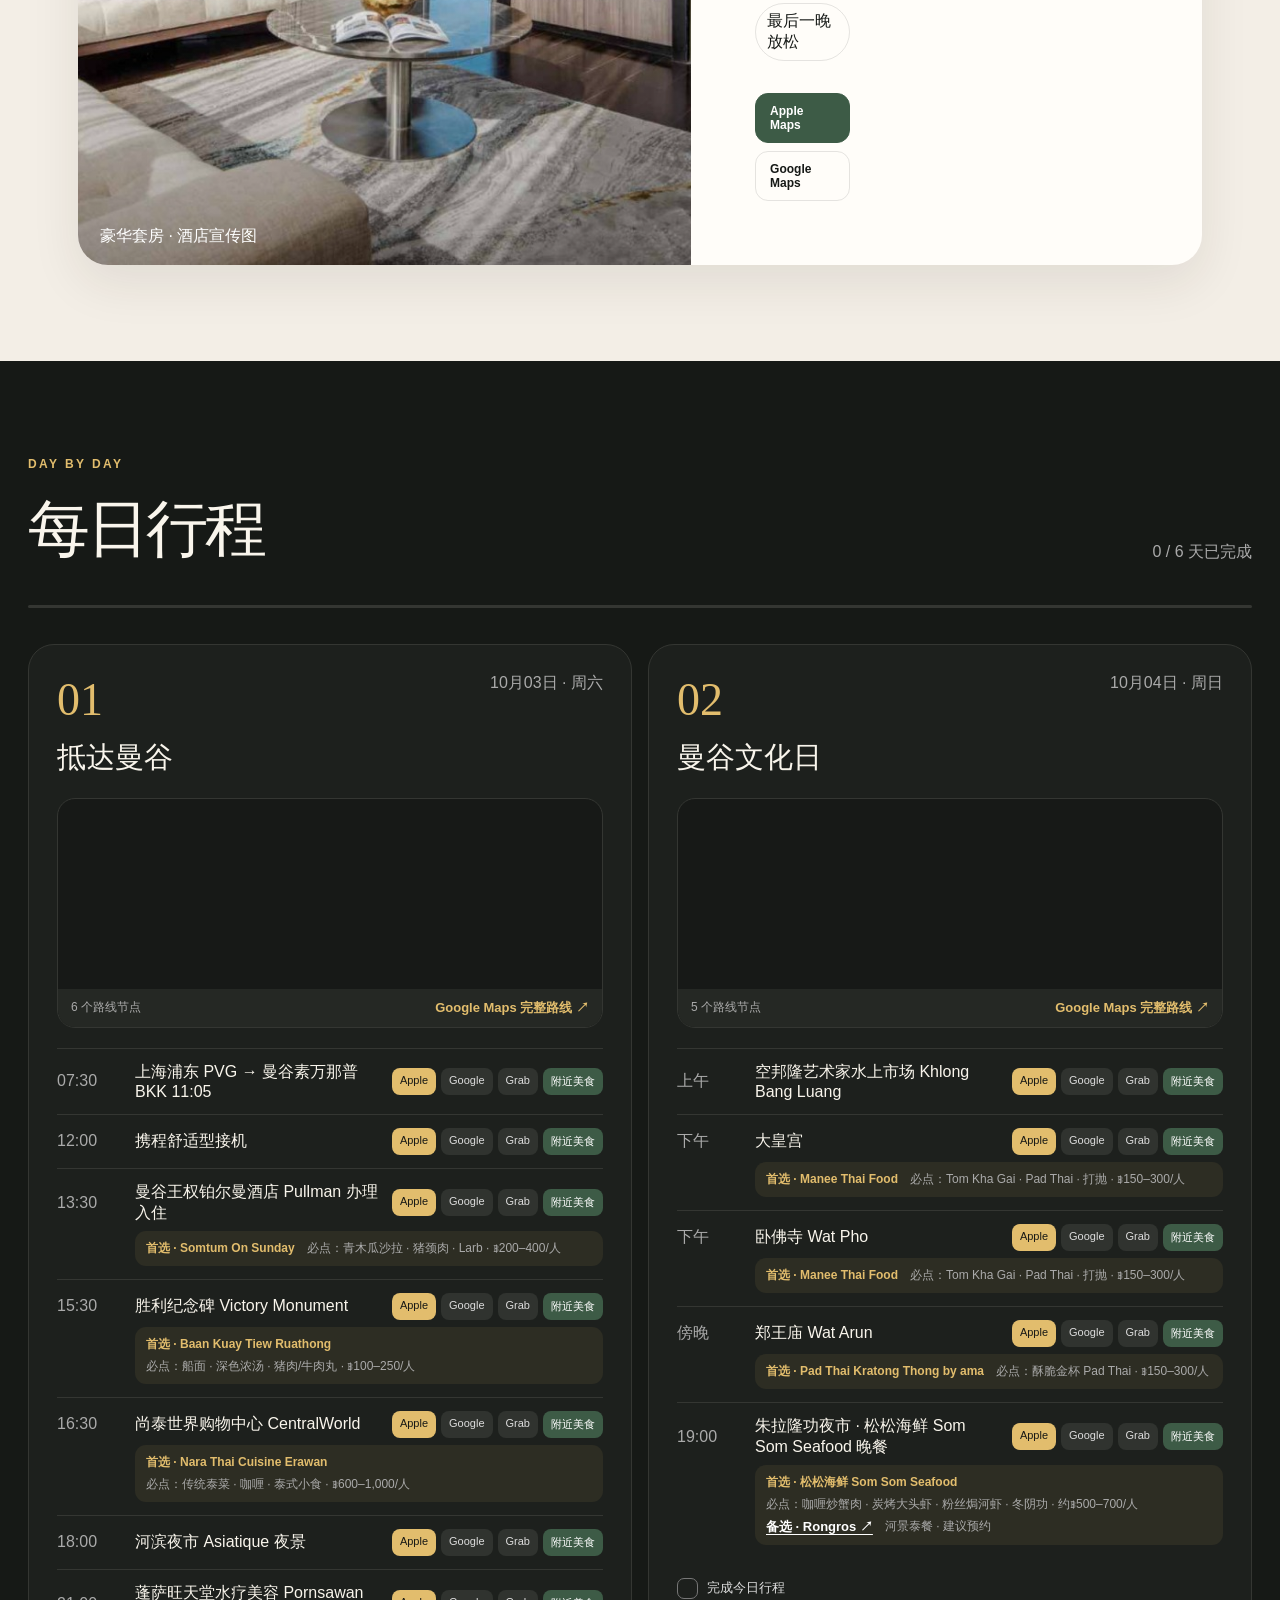
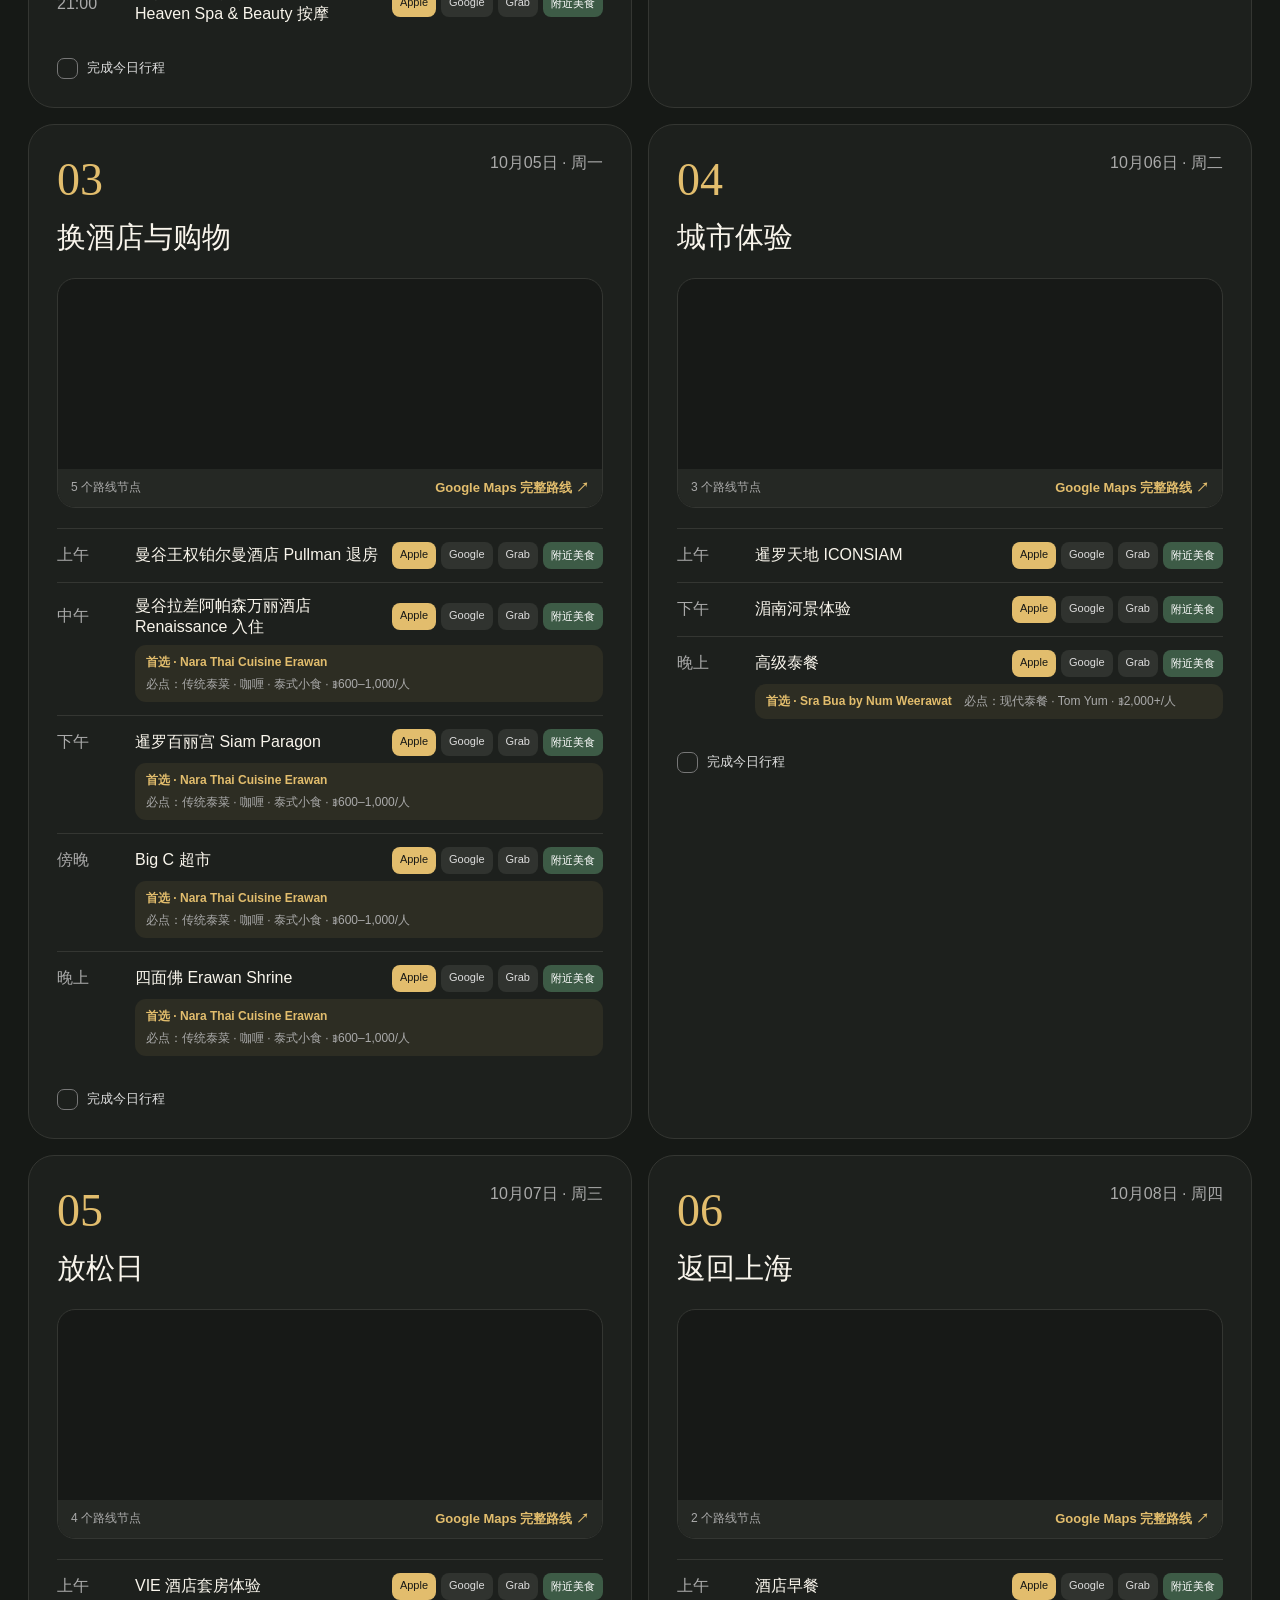
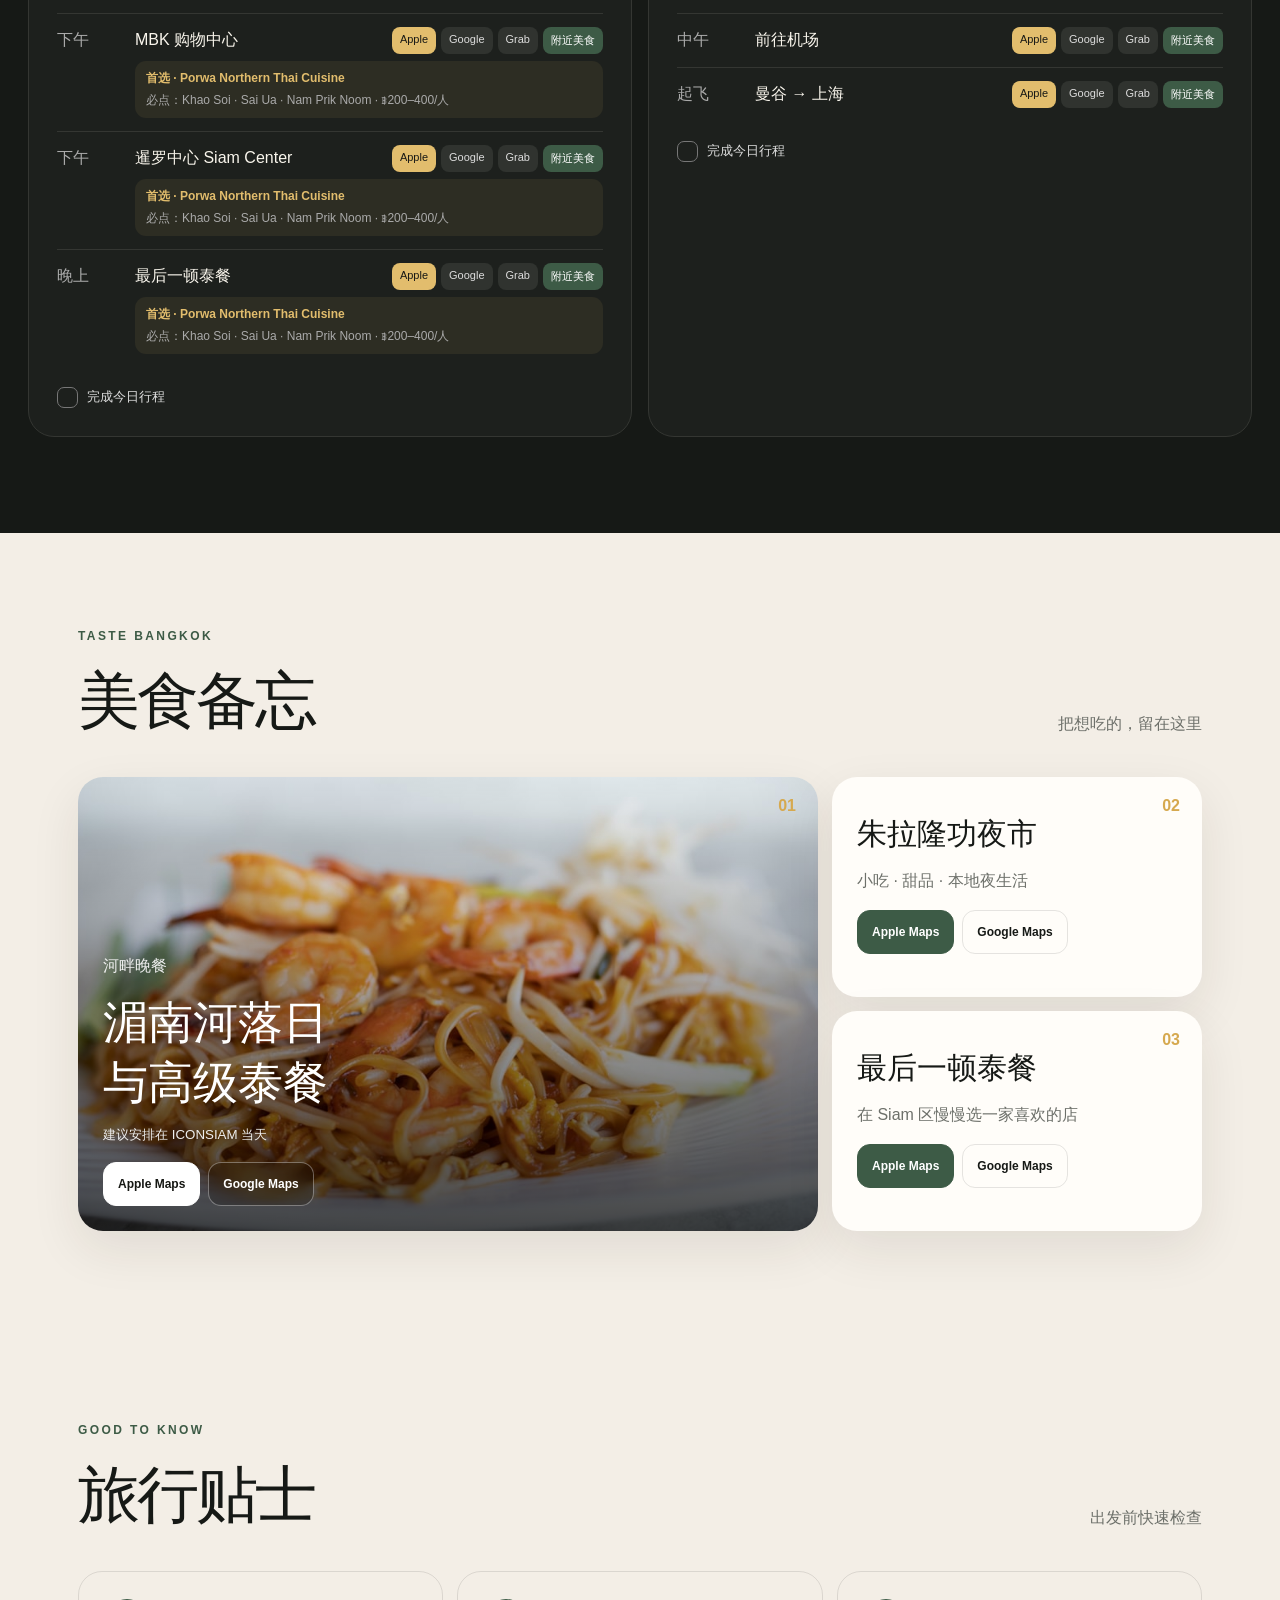
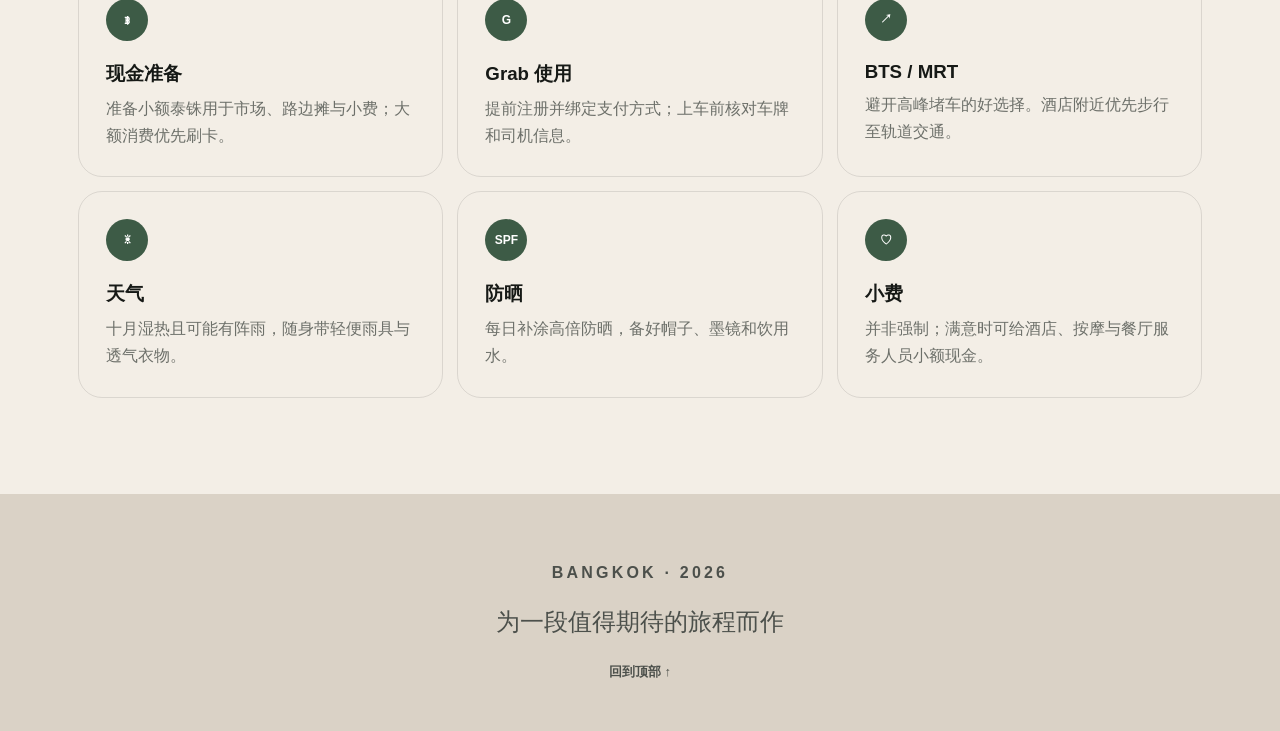
==== commit 14c6170e: "Publish latest Bangkok trip planner" ====
--- a/index.html
+++ b/index.html
@@ -11,9 +11,13 @@
   <title>2026 Bangkok Trip Planner</title>
   <link rel="manifest" href="manifest.json">
   <link rel="apple-touch-icon" href="icons/icon-192.png">
-  <link rel="stylesheet" href="style.css">
+  <link rel="stylesheet" href="style.css?v=15">
 </head>
 <body>
+  <div class="trip-splash" aria-hidden="true">
+    <div class="trip-splash-photo" role="img" aria-label="旅行成员照片"></div>
+    <p>BANGKOK · 2026</p>
+  </div>
   <header class="topbar">
     <a class="brand" href="#home" aria-label="返回首页">BKK <span>2026</span></a>
     <nav aria-label="页面导航">
@@ -44,9 +48,9 @@
     <section class="section" id="hotels">
       <div class="section-heading"><div><p class="eyebrow">THREE STAYS</p><h2>酒店</h2></div><p>每一段住宿，都是旅程的一部分</p></div>
       <div class="hotel-list">
-        <article class="hotel-card"><div class="hotel-img pullman"><span>图片占位 · 可替换</span></div><div class="hotel-info"><p class="date">10/03 — 10/05 · 2晚</p><h3>Pullman Bangkok<br>King Power</h3><p class="address">8/2 Rang Nam Alley, Thanon Phaya Thai</p><div class="chips"><span>胜利纪念碑</span><span>King Power</span><span>机场快线便利</span></div><p class="reason">第一站选择交通便利且闹中取静的酒店，让落地后的节奏轻松一些。</p><div class="map-actions"><a class="primary-map" href="https://maps.apple.com/?q=Pullman+Bangkok+King+Power" target="_blank" rel="noopener">Apple Maps</a><a href="https://www.google.com/maps/search/?api=1&query=Pullman+Bangkok+King+Power" target="_blank" rel="noopener">Google Maps</a></div><div class="nearby"><p>🏪 <b>附近的 7-Eleven</b></p><strong>7-Eleven · Rang Nam Road</strong><span>约150m · 步行约2–3分钟</span><div class="nearby-actions"><a class="apple-walk" href="https://maps.apple.com/?q=7-Eleven+near+Pullman+Bangkok+King+Power" target="_blank" rel="noopener">Apple Maps</a><a href="https://www.google.com/maps/search/?api=1&amp;query=7-Eleven+near+Pullman+Bangkok+King+Power" target="_blank" rel="noopener">Google Maps</a></div></div></div></article>
-        <article class="hotel-card reverse"><div class="hotel-img renaissance"><span>图片占位 · 可替换</span></div><div class="hotel-info"><p class="date">10/05 — 10/07 · 2晚</p><h3>Renaissance Bangkok<br>Ratchaprasong</h3><p class="address">518/8 Ploenchit Road · CentralWorld 附近</p><div class="benefit"><b>Marriott 高卡礼遇</b><span>早餐 · 酒廊权益 · 延迟退房 16:00</span></div><div class="chips"><span>CentralWorld</span><span>四面佛</span><span>BTS Chit Lom</span></div><div class="map-actions"><a class="primary-map" href="https://maps.apple.com/?q=Renaissance+Bangkok+Ratchaprasong" target="_blank" rel="noopener">Apple Maps</a><a href="https://www.google.com/maps/search/?api=1&query=Renaissance+Bangkok+Ratchaprasong+Hotel" target="_blank" rel="noopener">Google Maps</a></div><div class="nearby"><p>🏪 <b>附近的 7-Eleven</b></p><strong>酒店附近 7-Eleven</strong><span>约200m · 步行时间以地图为准</span><div class="nearby-actions"><a class="apple-walk" href="https://maps.apple.com/?q=7-Eleven+near+Renaissance+Bangkok+Ratchaprasong" target="_blank" rel="noopener">Apple Maps</a><a href="https://www.google.com/maps/search/?api=1&amp;query=7-Eleven+near+Renaissance+Bangkok+Ratchaprasong" target="_blank" rel="noopener">Google Maps</a></div></div></div></article>
-        <article class="hotel-card"><div class="hotel-img vie"><span>图片占位 · 可替换</span></div><div class="hotel-info"><p class="date">10/07 — 10/08 · 1晚</p><h3>VIE Hotel Bangkok<br>MGallery</h3><p class="address">117/39-40 Phaya Thai Road · Ratchathewi</p><div class="benefit"><b>豪华套房体验</b><span>用宽敞空间、泳池与从容早餐，为最后一晚留出放松时间。</span></div><div class="chips"><span>套房</span><span>近 Siam</span><span>最后一晚放松</span></div><div class="map-actions"><a class="primary-map" href="https://maps.apple.com/?q=VIE+Hotel+Bangkok+MGallery" target="_blank" rel="noopener">Apple Maps</a><a href="https://www.google.com/maps/search/?api=1&query=VIE+Hotel+Bangkok+MGallery" target="_blank" rel="noopener">Google Maps</a></div><div class="nearby"><p>🏪 <b>附近的 7-Eleven</b></p><strong>酒店附近 7-Eleven</strong><span>距离与步行时间以地图实时结果为准</span><div class="nearby-actions"><a class="apple-walk" href="https://maps.apple.com/?q=7-Eleven+near+VIE+Hotel+Bangkok" target="_blank" rel="noopener">Apple Maps</a><a href="https://www.google.com/maps/search/?api=1&amp;query=7-Eleven+near+VIE+Hotel+Bangkok" target="_blank" rel="noopener">Google Maps</a></div></div></div></article>
+        <article class="hotel-card"><div class="hotel-img pullman"><span>豪华城景大床房 · 酒店宣传图</span></div><div class="hotel-info"><p class="date">10/03 — 10/05 · 2晚</p><h3>Pullman Bangkok<br>King Power</h3><p class="address">8/2 Rang Nam Alley, Thanon Phaya Thai</p><div class="benefit"><b>豪华城景大床房</b><span>大床 · 落地窗城市景观 · 抵达后的舒适第一站</span></div><div class="chips"><span>胜利纪念碑</span><span>King Power</span><span>机场快线便利</span></div><p class="reason">第一站选择交通便利且闹中取静的酒店，让落地后的节奏轻松一些。</p><div class="map-actions"><a class="primary-map" href="https://maps.apple.com/?q=Pullman+Bangkok+King+Power" target="_blank" rel="noopener">Apple Maps</a><a href="https://www.google.com/maps/search/?api=1&query=Pullman+Bangkok+King+Power" target="_blank" rel="noopener">Google Maps</a></div><div class="nearby"><p>🏪 <b>附近的 7-Eleven</b></p><strong>7-Eleven · Rang Nam Road</strong><span>约150m · 步行约2–3分钟</span><div class="nearby-actions"><a class="apple-walk" href="https://maps.apple.com/?q=7-Eleven+near+Pullman+Bangkok+King+Power" target="_blank" rel="noopener">Apple Maps</a><a href="https://www.google.com/maps/search/?api=1&amp;query=7-Eleven+near+Pullman+Bangkok+King+Power" target="_blank" rel="noopener">Google Maps</a></div></div></div></article>
+        <article class="hotel-card reverse"><div class="hotel-img renaissance"><span>行政酒廊 · Marriott 高卡礼遇</span></div><div class="hotel-info"><p class="date">10/05 — 10/07 · 2晚</p><h3>Renaissance Bangkok<br>Ratchaprasong</h3><p class="address">518/8 Ploenchit Road · CentralWorld 附近</p><div class="benefit"><b>Marriott 高卡礼遇</b><span>房型待定 · 早餐 · 酒廊权益 · 延迟退房 16:00</span></div><div class="chips"><span>CentralWorld</span><span>四面佛</span><span>BTS Chit Lom</span></div><div class="map-actions"><a class="primary-map" href="https://maps.apple.com/?q=Renaissance+Bangkok+Ratchaprasong" target="_blank" rel="noopener">Apple Maps</a><a href="https://www.google.com/maps/search/?api=1&query=Renaissance+Bangkok+Ratchaprasong+Hotel" target="_blank" rel="noopener">Google Maps</a></div><div class="nearby"><p>🏪 <b>附近的 7-Eleven</b></p><strong>酒店附近 7-Eleven</strong><span>约200m · 步行时间以地图为准</span><div class="nearby-actions"><a class="apple-walk" href="https://maps.apple.com/?q=7-Eleven+near+Renaissance+Bangkok+Ratchaprasong" target="_blank" rel="noopener">Apple Maps</a><a href="https://www.google.com/maps/search/?api=1&amp;query=7-Eleven+near+Renaissance+Bangkok+Ratchaprasong" target="_blank" rel="noopener">Google Maps</a></div></div></div></article>
+        <article class="hotel-card"><div class="hotel-img vie"><span>豪华套房 · 酒店宣传图</span></div><div class="hotel-info"><p class="date">10/07 — 10/08 · 1晚</p><h3>VIE Hotel Bangkok<br>MGallery</h3><p class="address">117/39-40 Phaya Thai Road · Ratchathewi</p><div class="benefit"><b>豪华套房体验</b><span>独立客厅与卧室 · 宽敞空间 · 为最后一晚留出放松时间</span></div><div class="chips"><span>套房</span><span>近 Siam</span><span>最后一晚放松</span></div><div class="map-actions"><a class="primary-map" href="https://maps.apple.com/?q=VIE+Hotel+Bangkok+MGallery" target="_blank" rel="noopener">Apple Maps</a><a href="https://www.google.com/maps/search/?api=1&query=VIE+Hotel+Bangkok+MGallery" target="_blank" rel="noopener">Google Maps</a></div><div class="nearby"><p>🏪 <b>附近的 7-Eleven</b></p><strong>酒店附近 7-Eleven</strong><span>距离与步行时间以地图实时结果为准</span><div class="nearby-actions"><a class="apple-walk" href="https://maps.apple.com/?q=7-Eleven+near+VIE+Hotel+Bangkok" target="_blank" rel="noopener">Apple Maps</a><a href="https://www.google.com/maps/search/?api=1&amp;query=7-Eleven+near+VIE+Hotel+Bangkok" target="_blank" rel="noopener">Google Maps</a></div></div></div></article>
       </div>
     </section>
 
@@ -78,6 +82,6 @@
     </section>
   </main>
   <footer><strong>BANGKOK · 2026</strong><p>为一段值得期待的旅程而作</p><a href="#home">回到顶部 ↑</a></footer>
-  <script src="script.js"></script>
+  <script src="script.js?v=15"></script>
 </body>
 </html>
--- a/style.css
+++ b/style.css
@@ -14,3 +14,107 @@
 @media(max-width:390px){.hero h1{font-size:42px}.hero-photo{min-height:620px}.section{padding-left:16px;padding-right:16px}.hotel-info{padding-left:20px;padding-right:20px}.place-links{flex-wrap:wrap}}
 @media(min-width:400px) and (max-width:404px){.hero-photo{height:calc(100svh - 10px);min-height:680px;max-height:864px}.hero-copy{bottom:max(54px,calc(env(safe-area-inset-bottom) + 28px))}.hero h1{font-size:48px}.topbar nav a{min-height:50px}}
 .offline-edition{margin:24px 0 0!important;font:500 11px/1.4 -apple-system,BlinkMacSystemFont,sans-serif!important;letter-spacing:.08em;opacity:.6}
+.place-links .food-nearby{background:var(--accent);color:#fff}
+.food-pick{grid-column:2/-1;display:flex;flex-wrap:wrap;gap:5px 12px;margin-top:-5px;padding:9px 11px;border-radius:11px;background:rgba(226,189,109,.08);color:#b9b9b2;font-size:12px}.food-pick b{color:#e2bd6d}.food-pick span{color:#aaa}
+.food-pick .food-alt{color:#fff;text-decoration:underline;text-underline-offset:3px;font-weight:700}
+.day-map{margin:0 0 20px;border:1px solid #343632;border-radius:18px;overflow:hidden;background:#171917}.day-map iframe{display:block;width:100%;height:190px;border:0;filter:saturate(.85) contrast(.95)}.day-map-bar{display:flex;align-items:center;justify-content:space-between;gap:12px;padding:10px 13px;background:#252824;color:#aaa;font-size:12px}.day-map-bar a{color:#e2bd6d;font-weight:750;text-align:right}
+@media(max-width:800px){.day-map iframe{height:175px}.day-map-bar{font-size:13px;align-items:flex-start}.day-map-bar a{max-width:60%}}
+@media(max-width:800px){.food-pick{grid-column:2;margin-top:0;font-size:13px;line-height:1.5}}
+
+/* iPhone 17 Pro / modern iPhone portrait layout (around 402 CSS px) */
+@media (max-width:480px){
+  :root{--phone-gutter:16px;--phone-nav:68px}
+  html{scroll-padding-top:10px;-webkit-text-size-adjust:100%}
+  body{padding-bottom:calc(var(--phone-nav) + env(safe-area-inset-bottom));overscroll-behavior-y:none}
+  .section{padding:64px var(--phone-gutter)}
+  .hero{padding:8px max(8px,env(safe-area-inset-right)) 0 max(8px,env(safe-area-inset-left))}
+  .hero-photo{height:calc(100svh - var(--phone-nav) - env(safe-area-inset-bottom) - 8px);min-height:610px;max-height:820px;border-radius:24px;background-position:62% center}
+  @supports(height:100dvh){.hero-photo{height:calc(100dvh - var(--phone-nav) - env(safe-area-inset-bottom) - 8px)}}
+  .hero-copy{left:max(28px,calc(env(safe-area-inset-left) + 20px));right:max(24px,calc(env(safe-area-inset-right) + 16px));bottom:clamp(34px,7svh,64px)}
+  .hero h1{font-size:clamp(43px,11.4vw,49px);line-height:.91;letter-spacing:-.055em;max-width:330px}
+  .hero .eyebrow{margin-bottom:12px}
+  .subtitle{font-size:16px;line-height:1.45;margin:20px 0}
+  .hero-actions{width:100%;gap:8px}
+  .hero-actions a,.hero-actions button{min-width:0;flex:1;padding:12px 10px;min-height:48px;white-space:nowrap}
+  .section-heading{margin-bottom:24px}
+  .section-heading h2{font-size:clamp(38px,10.5vw,46px);line-height:1}
+  .section-heading>p{font-size:14px;line-height:1.5}
+  .stat-grid{gap:12px}
+  .stat{min-height:138px;padding:18px 20px;border-radius:22px}
+  .stat strong{font-size:24px}
+  .hotel-list{gap:20px}
+  .hotel-card,.hotel-card.reverse{border-radius:25px}
+  .hotel-img{min-height:0;aspect-ratio:16/11;margin:8px 8px 0;width:calc(100% - 16px);border-radius:19px}
+  .hotel-img span{left:16px;right:16px;bottom:14px;font-size:12px;line-height:1.35}
+  .hotel-info{padding:25px 20px 28px}
+  .hotel-info h3{font-size:clamp(30px,8.5vw,37px);overflow-wrap:anywhere}
+  .chips{margin:15px 0}
+  .map-actions,.nearby-actions{display:grid;grid-template-columns:1fr 1fr;width:100%}
+  .map-actions a,.nearby-actions a{width:100%;min-width:0;min-height:46px;padding-inline:8px}
+  .nearby{padding:16px;border-radius:17px}
+  .schedule-section{padding-top:64px;padding-bottom:64px}
+  .progress{margin-bottom:24px}
+  .days{gap:14px}
+  .day{padding:20px 18px 22px;border-radius:23px}
+  .day-num{font-size:42px}
+  .day h3{font-size:27px;margin:10px 0 16px}
+  .day-map{margin-bottom:15px;border-radius:15px}
+  .day-map iframe{height:162px}
+  .day-map-bar{display:grid;grid-template-columns:1fr auto;align-items:center;padding:10px 11px;gap:8px;font-size:12px}
+  .day-map-bar a{max-width:150px;line-height:1.35}
+  .timeline li{grid-template-columns:46px minmax(0,1fr);gap:8px 10px;padding:12px 0;align-items:start}
+  .timeline time{padding-top:4px}
+  .timeline li>span:nth-child(2){line-height:1.45}
+  .place-links{grid-column:2;display:flex;flex-wrap:wrap;gap:6px}
+  .place-links a{min-height:36px;padding:7px 9px;border-radius:9px;font-size:11px}
+  .food-pick{grid-column:2;width:100%;display:grid;gap:4px;margin-top:1px;padding:10px;border-radius:12px}
+  .complete{margin-top:16px;padding:2px 0;min-height:48px}
+  .food-grid{gap:12px}
+  .food{min-height:190px;padding:22px;border-radius:22px}
+  .hero-food{min-height:390px}
+  .hero-food h3{font-size:36px;line-height:1.05}
+  .food-maps{display:grid;grid-template-columns:1fr 1fr}
+  .food-maps a{min-width:0;width:100%;min-height:46px}
+  .tips-grid{gap:12px}
+  .tips-grid article{padding:22px;border-radius:21px}
+  footer{padding:54px 20px calc(28px + env(safe-area-inset-bottom))}
+  footer p{font-size:21px}
+  .topbar{min-height:var(--phone-nav);padding:7px max(8px,env(safe-area-inset-right)) max(7px,env(safe-area-inset-bottom)) max(8px,env(safe-area-inset-left));box-shadow:0 -10px 30px rgba(0,0,0,.08)}
+  .topbar nav{height:54px;align-items:stretch}
+  .topbar nav a{min-height:54px;padding:7px 2px;border-radius:14px;font-size:12px;font-weight:700}
+}
+
+@media (max-width:374px){
+  :root{--phone-gutter:14px}
+  .hero h1{font-size:40px}
+  .hero-copy{left:24px;right:20px}
+  .day{padding-inline:16px}
+  .place-links a{padding-inline:8px}
+}
+
+@media (max-height:720px) and (orientation:portrait) and (max-width:480px){
+  .hero-photo{min-height:560px}
+  .hero-copy{bottom:28px}
+  .hero h1{font-size:41px}
+  .subtitle{margin:15px 0}
+}
+
+@media (orientation:landscape) and (max-height:500px){
+  body{padding-bottom:0}
+  .topbar{position:sticky;top:0;bottom:auto;padding:max(8px,env(safe-area-inset-top)) max(16px,env(safe-area-inset-right)) 8px max(16px,env(safe-area-inset-left));border-top:0;border-bottom:1px solid var(--line)}
+  .topbar nav{height:auto;display:flex;justify-content:center}
+  .topbar nav a{min-height:42px;min-width:72px}
+  .hero-photo{height:calc(100svh - 58px);min-height:360px;max-height:none}
+  .hero-copy{left:max(40px,calc(env(safe-area-inset-left) + 28px));bottom:28px;max-width:520px}
+  .hero h1{font-size:48px;max-width:500px}
+  .subtitle{margin:12px 0}
+}
+
+/* App entrance transition */
+.trip-splash{position:fixed;inset:0;z-index:9999;display:grid;place-content:center;justify-items:center;gap:20px;padding:max(24px,env(safe-area-inset-top)) max(24px,env(safe-area-inset-right)) max(24px,env(safe-area-inset-bottom)) max(24px,env(safe-area-inset-left));background:radial-gradient(circle at 50% 42%,#f8f2e8 0,#e9dfd0 58%,#d9ccbb 100%);color:#26362b;pointer-events:none;animation:trip-splash-exit .58s 1.55s cubic-bezier(.55,0,.35,1) forwards}.trip-splash-photo{width:clamp(170px,48vw,250px);aspect-ratio:1;border-radius:50%;background:url('assets/transition.jpg') 50% 42%/cover no-repeat;border:7px solid rgba(255,255,255,.82);box-shadow:0 26px 70px rgba(43,34,24,.2);animation:trip-photo-arrive 1.95s cubic-bezier(.22,.75,.2,1) both}.trip-splash p{margin:0;font-size:12px;font-weight:850;letter-spacing:.24em;animation:trip-caption-arrive 1.35s .18s ease both}.trip-splash+header,.trip-splash~main{animation:trip-page-arrive .72s 1.48s cubic-bezier(.22,.8,.25,1) backwards}
+@keyframes trip-photo-arrive{0%{opacity:0;transform:scale(.72) rotate(-5deg);filter:blur(8px)}38%{opacity:1;transform:scale(1.04) rotate(1deg);filter:blur(0)}72%{transform:scale(1) rotate(0)}100%{opacity:1;transform:scale(1.08);filter:blur(0)}}
+@keyframes trip-caption-arrive{0%{opacity:0;transform:translateY(10px);letter-spacing:.1em}100%{opacity:1;transform:none;letter-spacing:.24em}}
+@keyframes trip-splash-exit{0%{opacity:1;visibility:visible;clip-path:inset(0 round 0)}100%{opacity:0;visibility:hidden;clip-path:inset(0 0 100% 0 round 0 0 42px 42px)}}
+@keyframes trip-page-arrive{0%{opacity:.3;transform:scale(.985)}100%{opacity:1;transform:none}}
+@media(prefers-color-scheme:dark){.trip-splash{background:radial-gradient(circle at 50% 42%,#26332b 0,#151a16 60%,#0b0d0b 100%);color:#e2bd6d}.trip-splash-photo{border-color:rgba(255,255,255,.15);box-shadow:0 26px 70px rgba(0,0,0,.45)}}
+@media(prefers-reduced-motion:reduce){.trip-splash{animation:trip-splash-exit .2s .2s linear forwards}.trip-splash-photo,.trip-splash p,.trip-splash+header,.trip-splash~main{animation:none}}
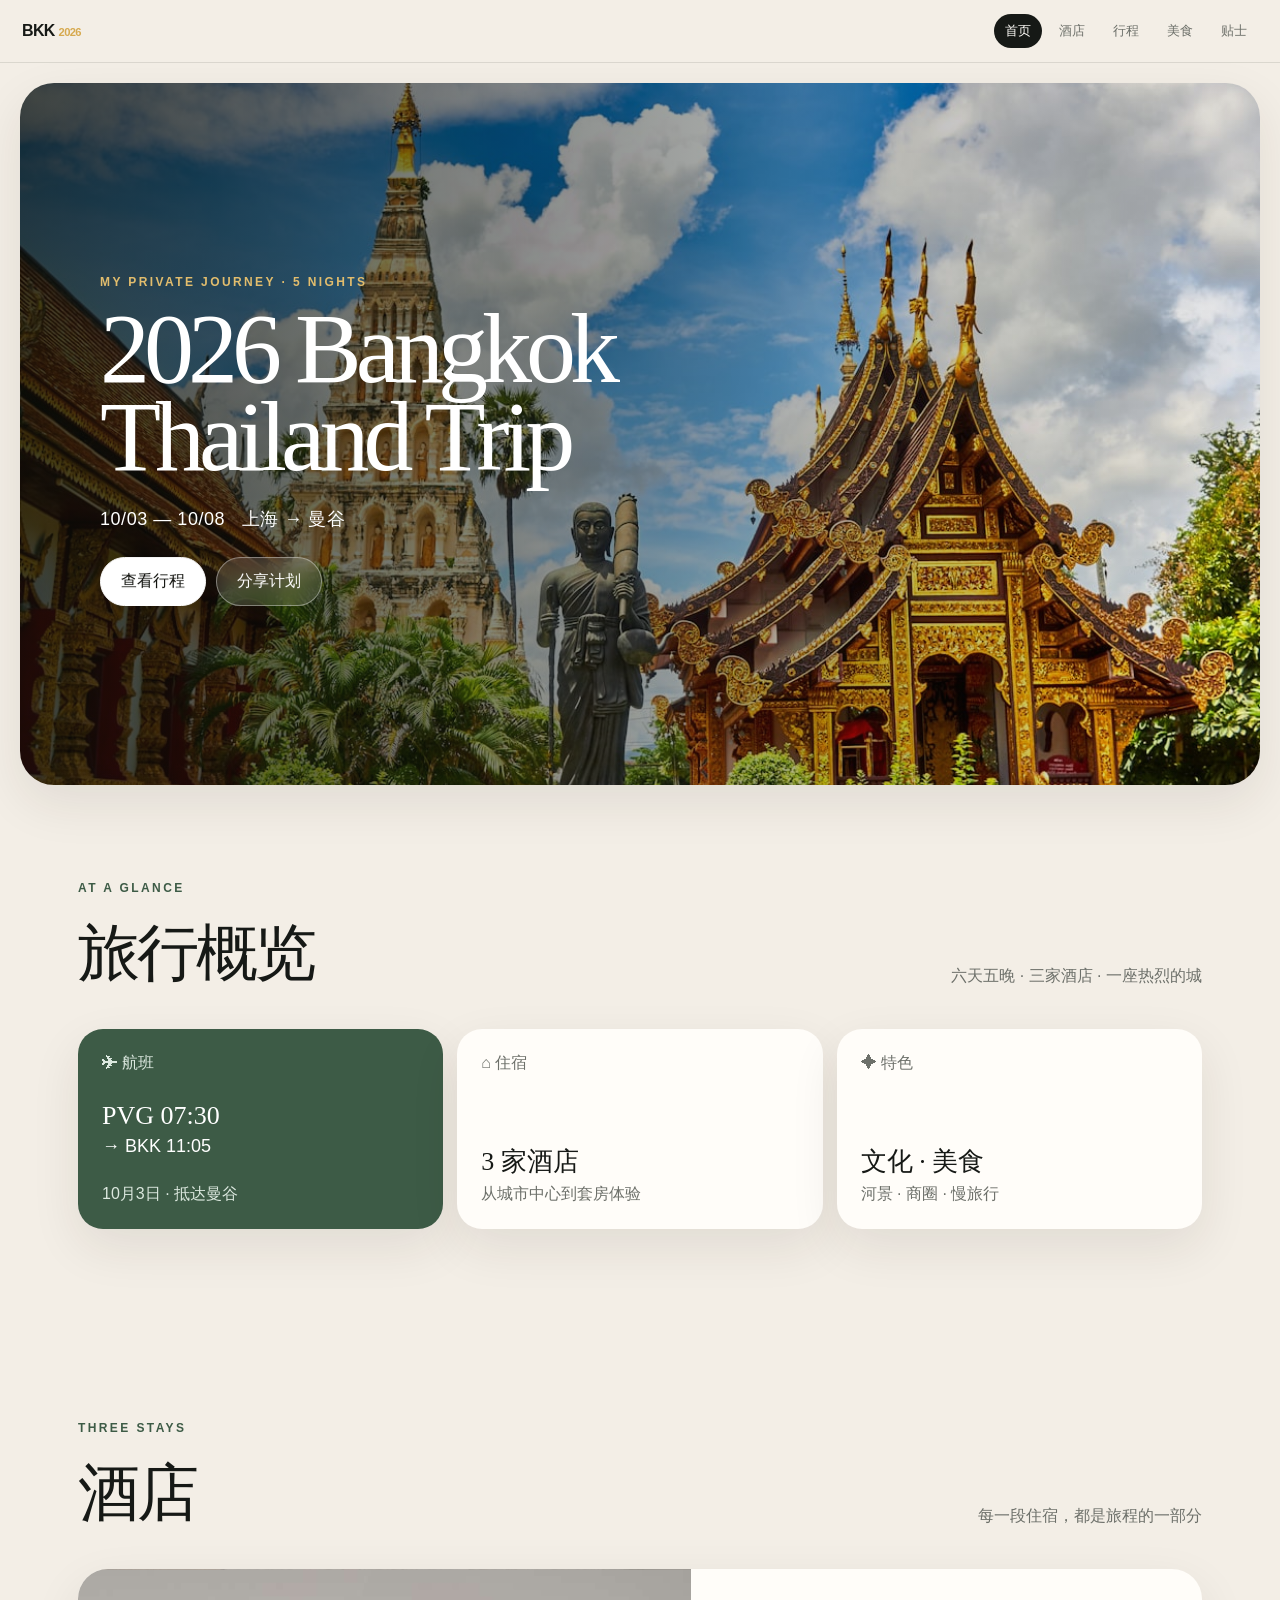
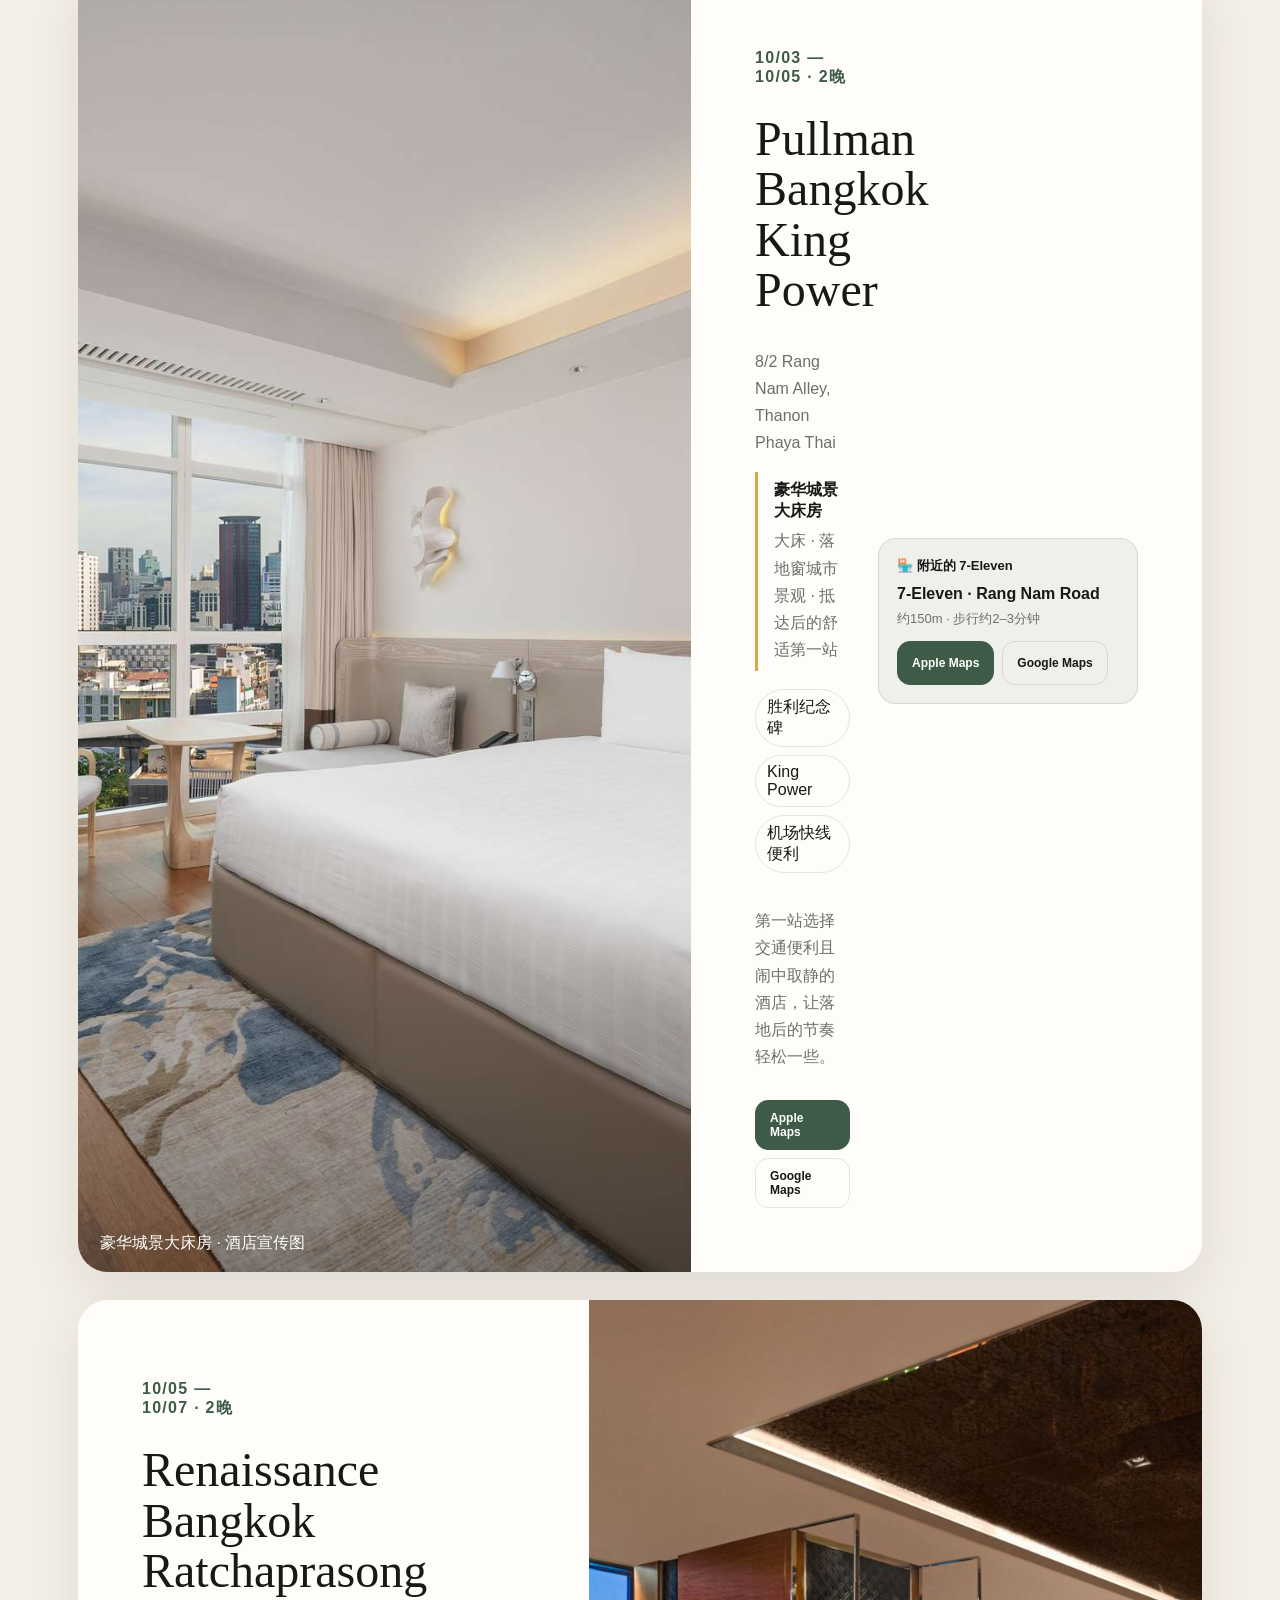
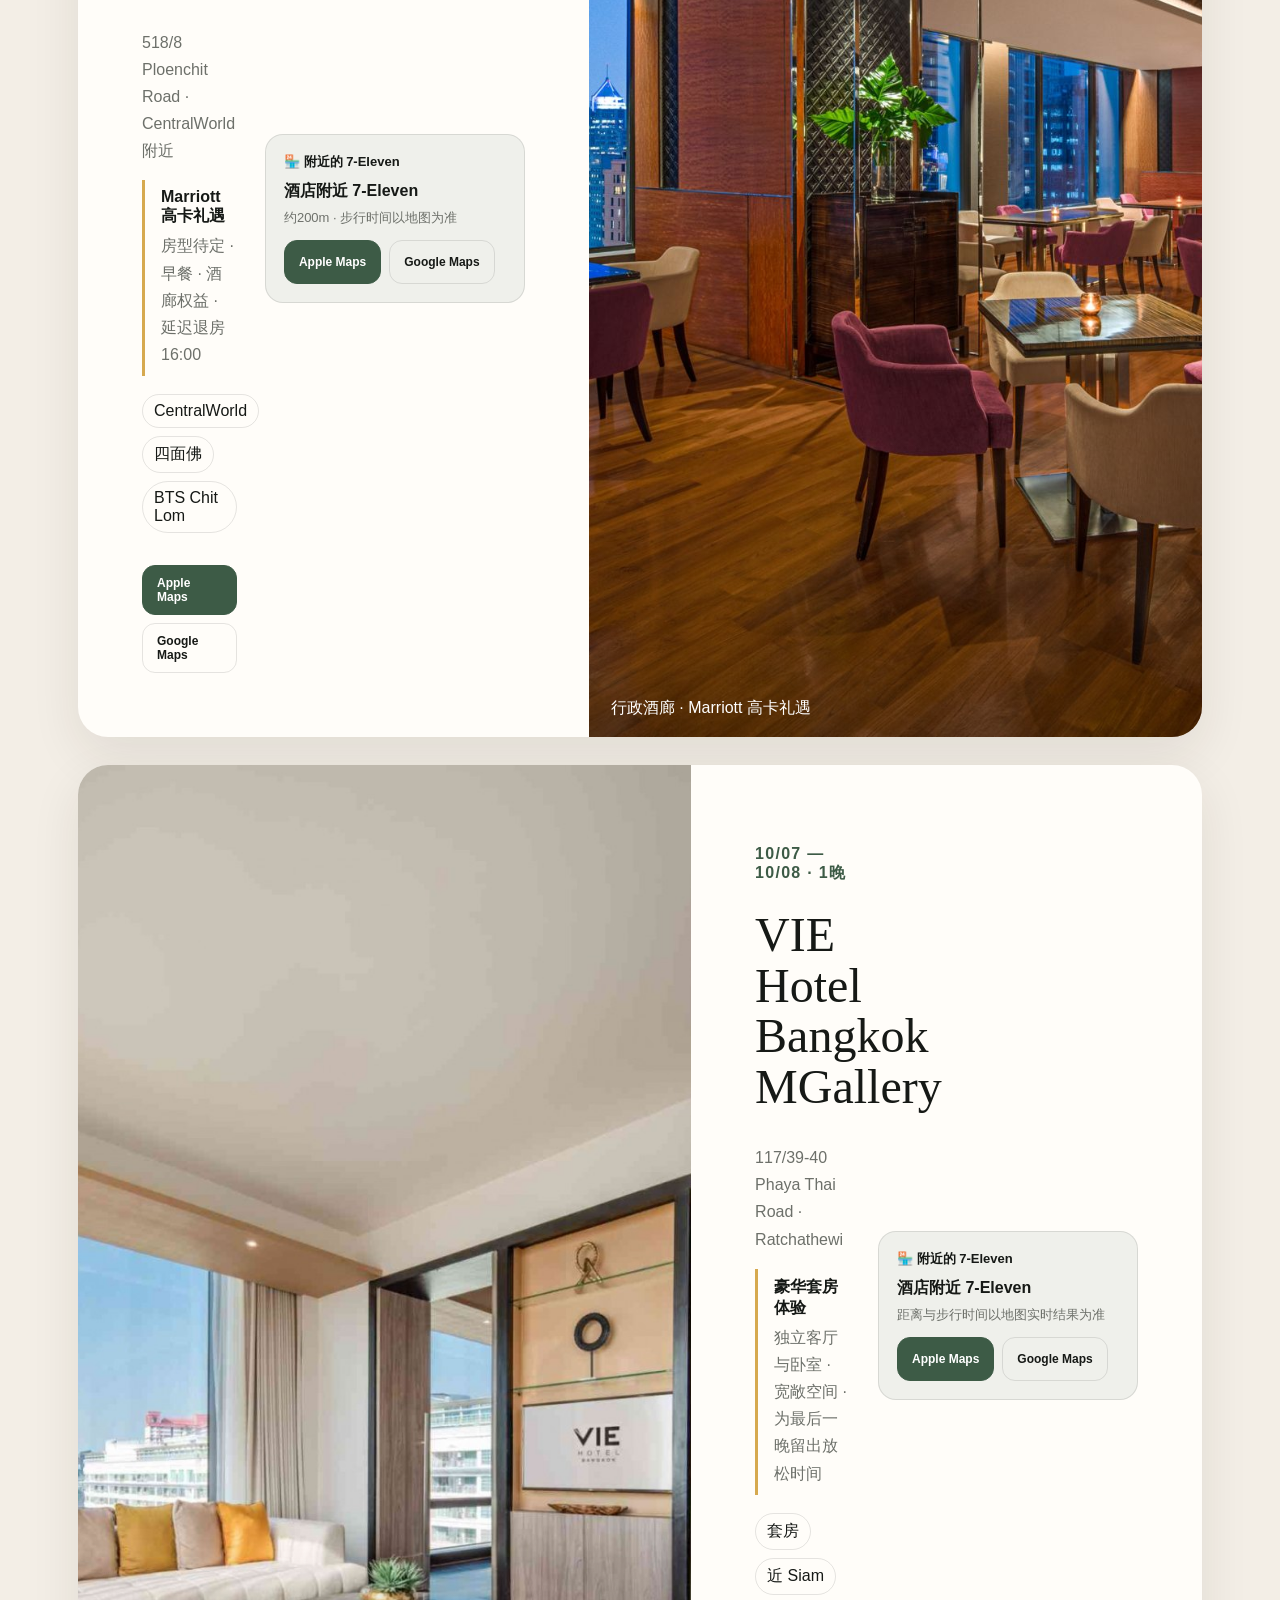
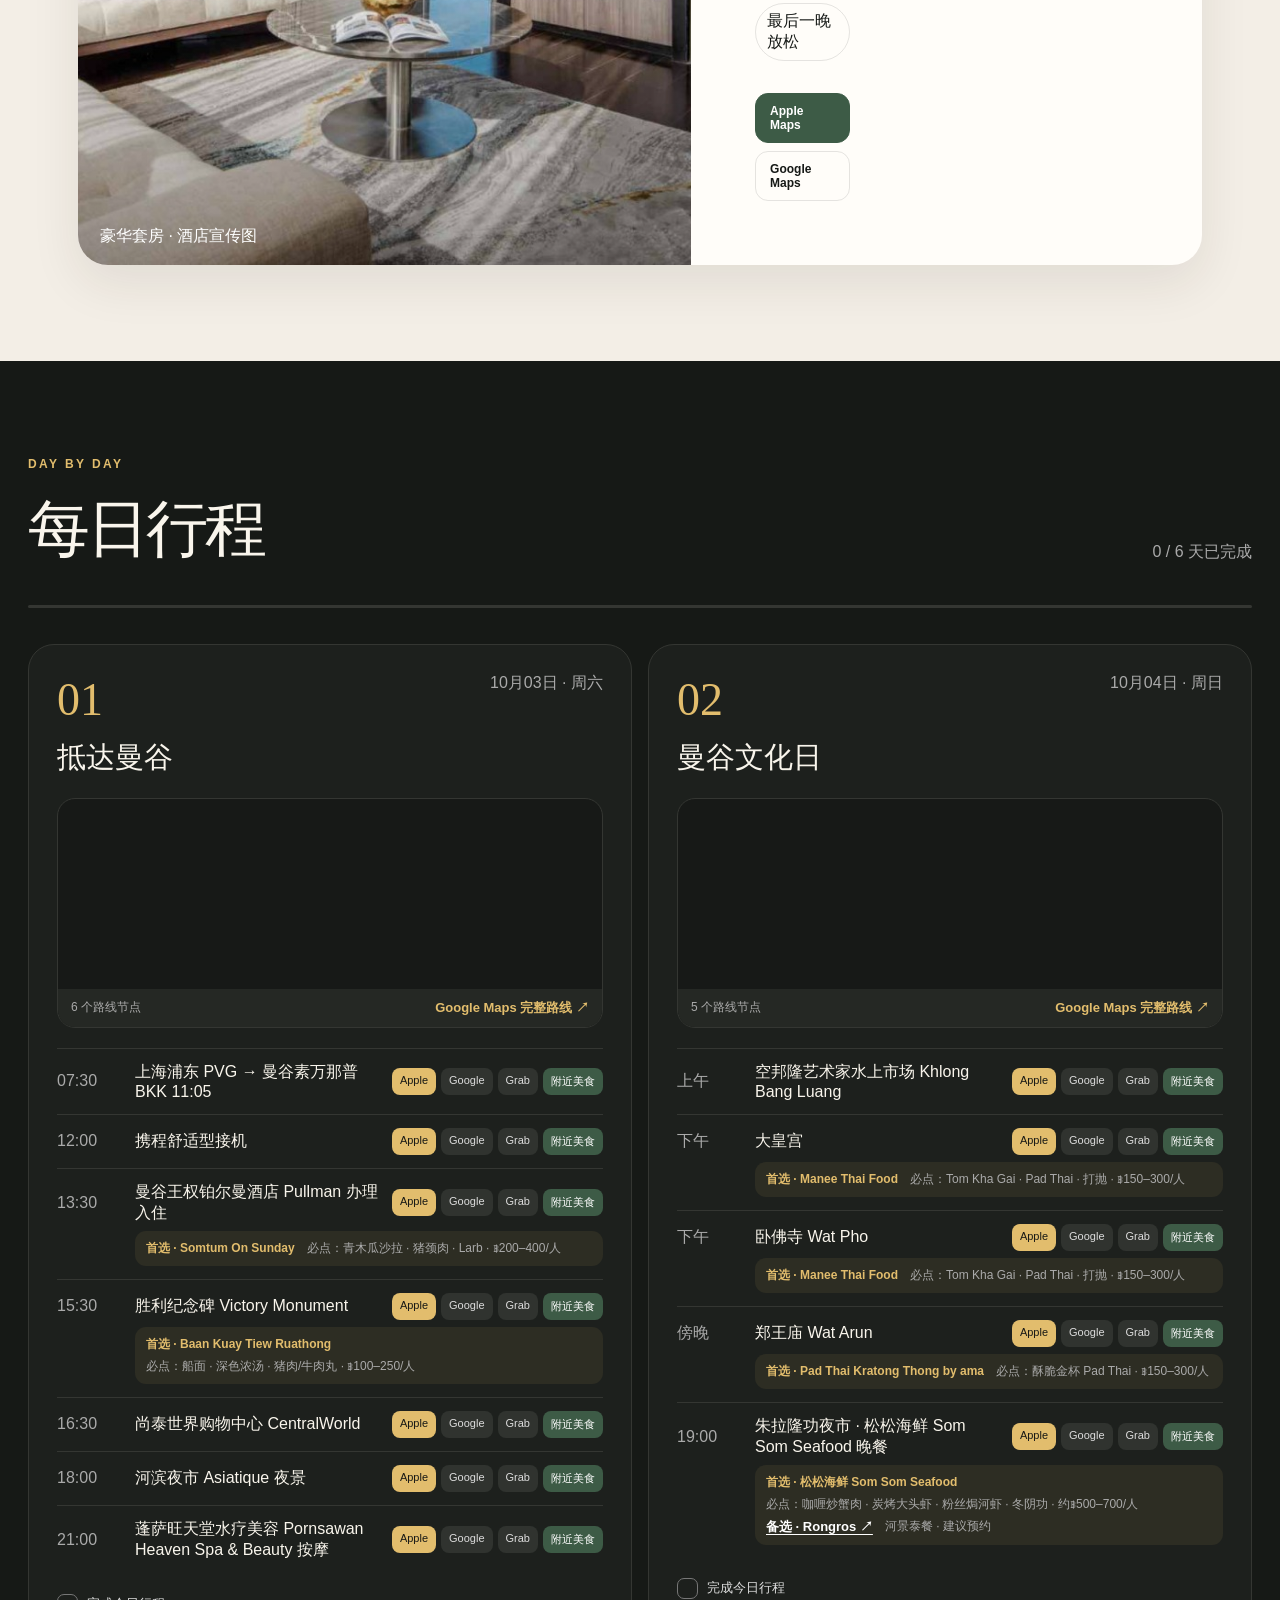
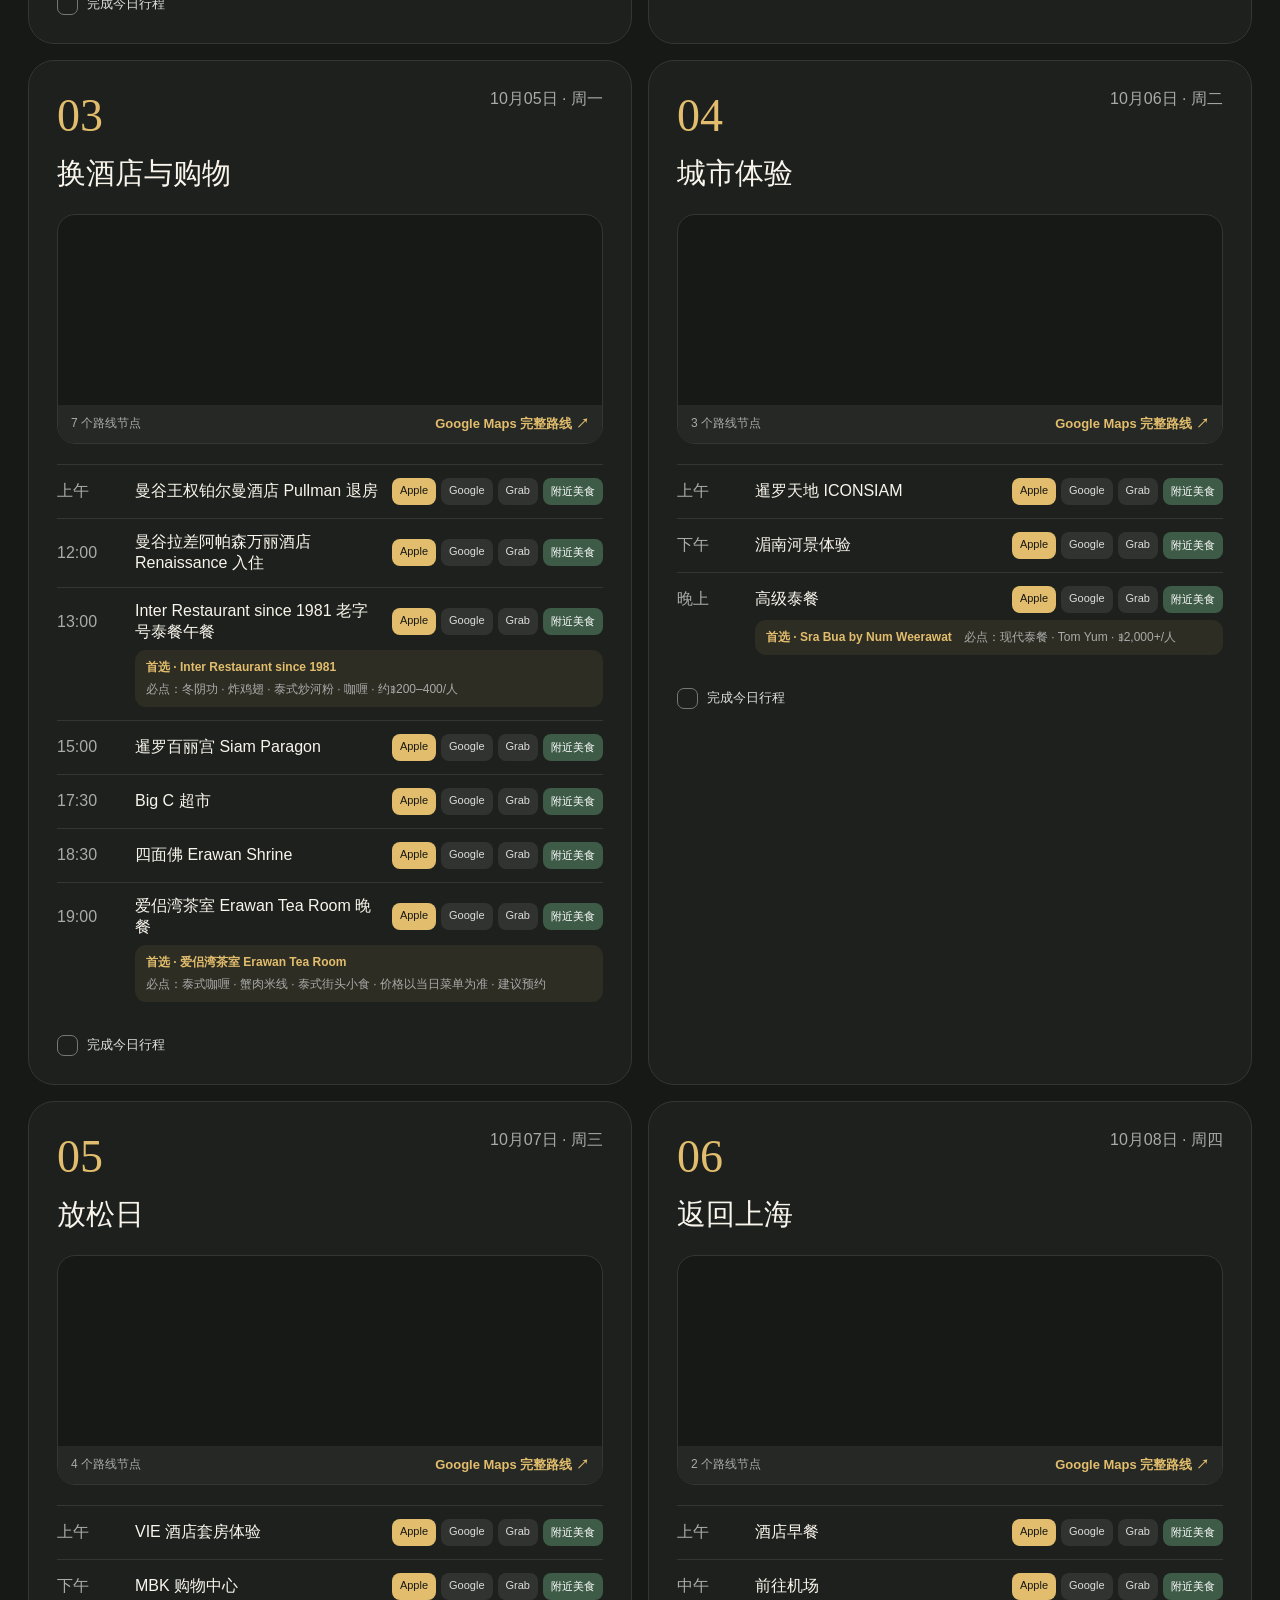
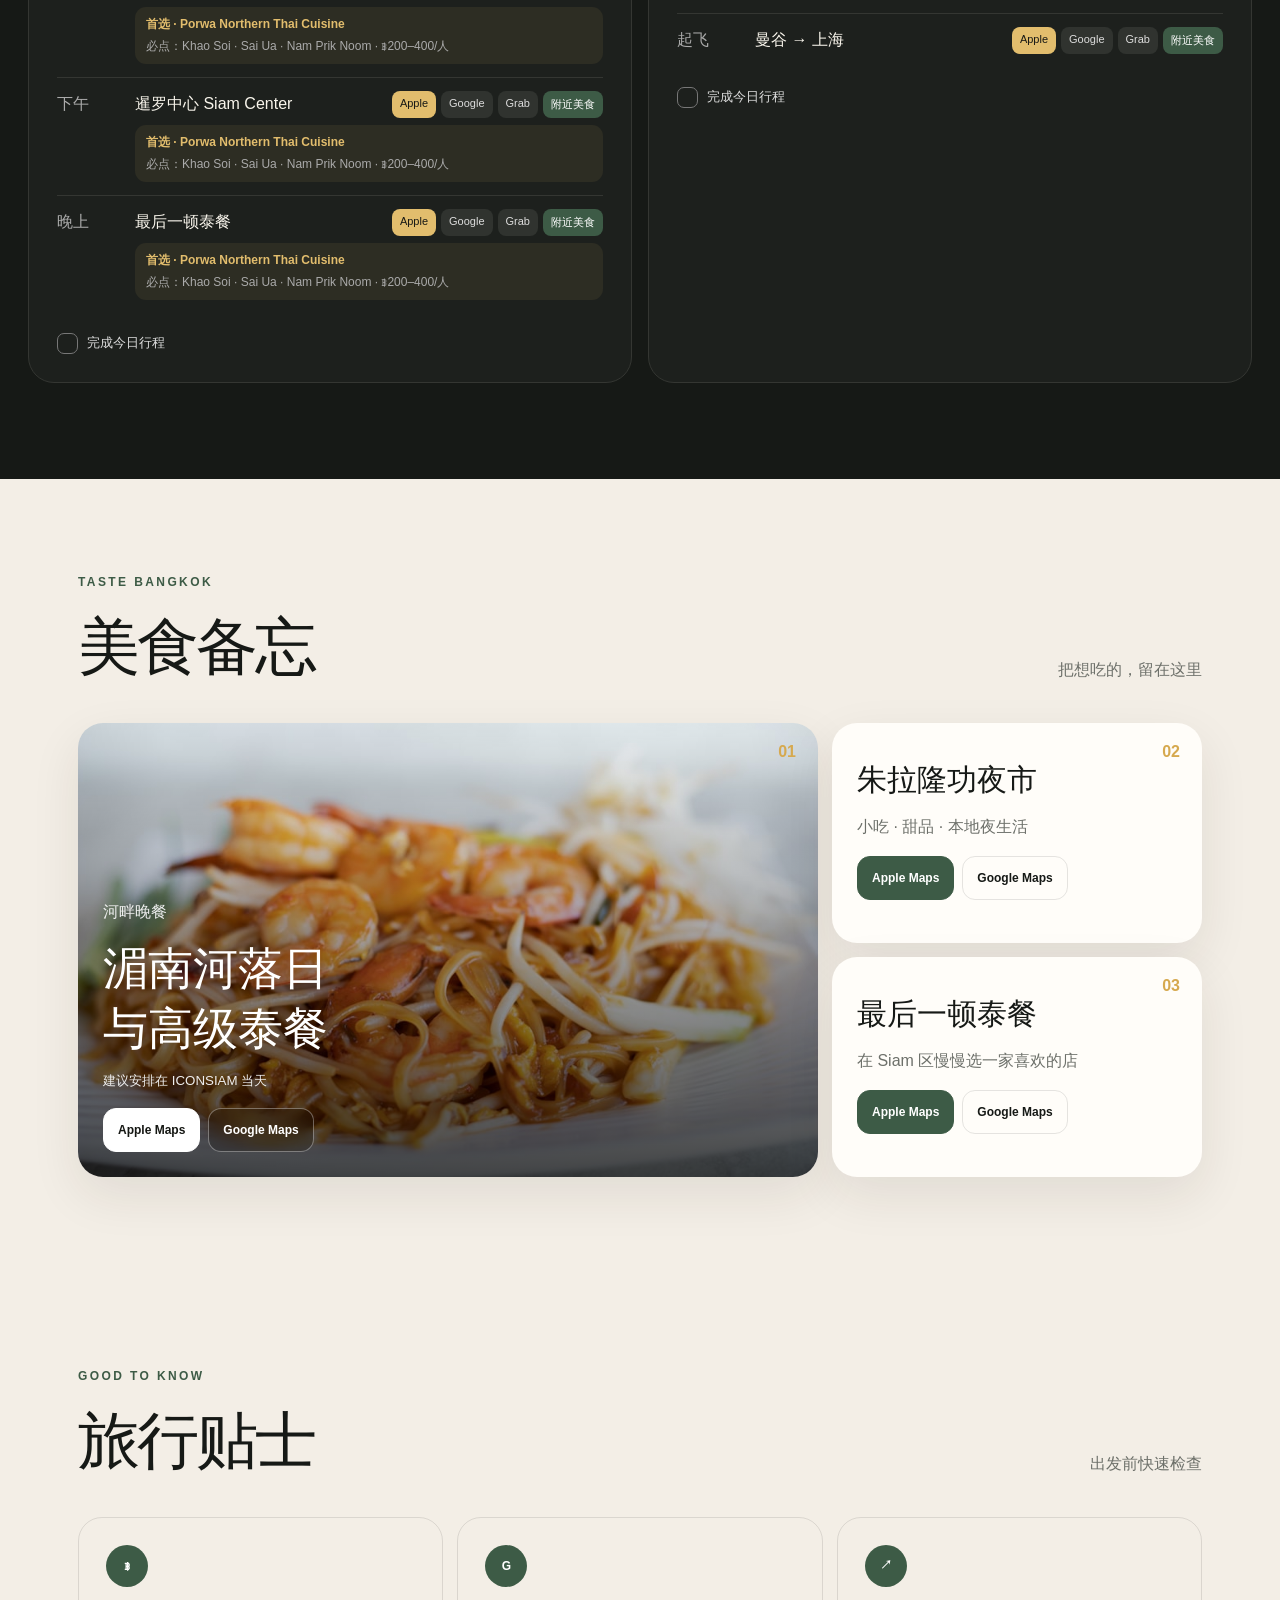
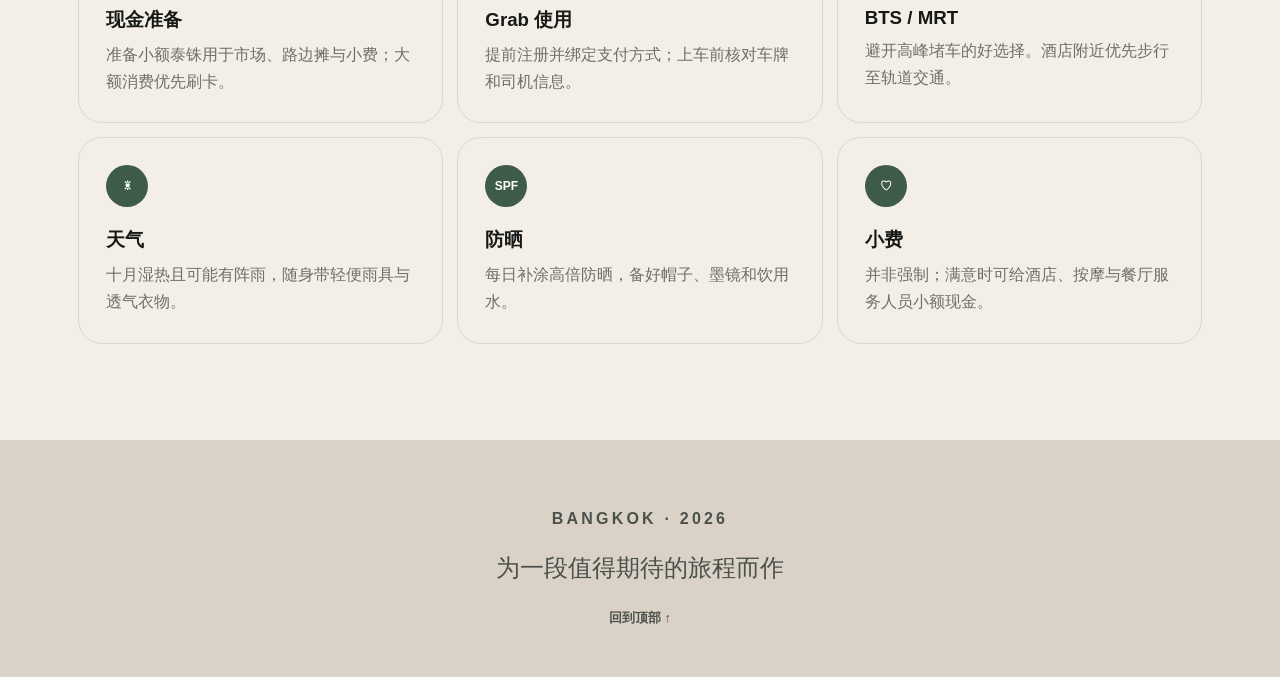
==== commit 32fd1804: "Refresh day three dining plan" ====
--- a/index.html
+++ b/index.html
@@ -11,7 +11,7 @@
   <title>2026 Bangkok Trip Planner</title>
   <link rel="manifest" href="manifest.json">
   <link rel="apple-touch-icon" href="icons/icon-192.png">
-  <link rel="stylesheet" href="style.css?v=15">
+  <link rel="stylesheet" href="style.css?v=17">
 </head>
 <body>
   <div class="trip-splash" aria-hidden="true">
@@ -82,6 +82,6 @@
     </section>
   </main>
   <footer><strong>BANGKOK · 2026</strong><p>为一段值得期待的旅程而作</p><a href="#home">回到顶部 ↑</a></footer>
-  <script src="script.js?v=15"></script>
+  <script src="script.js?v=17"></script>
 </body>
 </html>
--- a/style.css
+++ b/style.css
@@ -111,10 +111,10 @@
 }
 
 /* App entrance transition */
-.trip-splash{position:fixed;inset:0;z-index:9999;display:grid;place-content:center;justify-items:center;gap:20px;padding:max(24px,env(safe-area-inset-top)) max(24px,env(safe-area-inset-right)) max(24px,env(safe-area-inset-bottom)) max(24px,env(safe-area-inset-left));background:radial-gradient(circle at 50% 42%,#f8f2e8 0,#e9dfd0 58%,#d9ccbb 100%);color:#26362b;pointer-events:none;animation:trip-splash-exit .58s 1.55s cubic-bezier(.55,0,.35,1) forwards}.trip-splash-photo{width:clamp(170px,48vw,250px);aspect-ratio:1;border-radius:50%;background:url('assets/transition.jpg') 50% 42%/cover no-repeat;border:7px solid rgba(255,255,255,.82);box-shadow:0 26px 70px rgba(43,34,24,.2);animation:trip-photo-arrive 1.95s cubic-bezier(.22,.75,.2,1) both}.trip-splash p{margin:0;font-size:12px;font-weight:850;letter-spacing:.24em;animation:trip-caption-arrive 1.35s .18s ease both}.trip-splash+header,.trip-splash~main{animation:trip-page-arrive .72s 1.48s cubic-bezier(.22,.8,.25,1) backwards}
+.trip-splash{position:fixed;inset:0;z-index:9999;display:grid;place-content:center;justify-items:center;gap:20px;padding:max(24px,env(safe-area-inset-top)) max(24px,env(safe-area-inset-right)) max(24px,env(safe-area-inset-bottom)) max(24px,env(safe-area-inset-left));background:radial-gradient(circle at 50% 42%,#f8f2e8 0,#e9dfd0 58%,#d9ccbb 100%);color:#26362b;pointer-events:none;animation:trip-splash-exit .58s 1.55s cubic-bezier(.55,0,.35,1) forwards}.trip-splash-photo{width:clamp(170px,48vw,250px);aspect-ratio:1;border-radius:50%;background:url('assets/transition.jpg') 50% 42%/cover no-repeat;border:7px solid rgba(255,255,255,.82);box-shadow:0 26px 70px rgba(43,34,24,.2);opacity:0}.trip-splash.variant-two .trip-splash-photo{background-image:url('assets/transition-2.png');background-position:50% 38%}.trip-splash.is-ready .trip-splash-photo{animation:trip-photo-arrive 1.95s cubic-bezier(.22,.75,.2,1) both}.trip-splash p{margin:0;font-size:12px;font-weight:850;letter-spacing:.24em;opacity:0}.trip-splash.is-ready p{animation:trip-caption-arrive 1.35s .18s ease both}.trip-splash+header,.trip-splash~main{animation:trip-page-arrive .72s 1.48s cubic-bezier(.22,.8,.25,1) backwards}
 @keyframes trip-photo-arrive{0%{opacity:0;transform:scale(.72) rotate(-5deg);filter:blur(8px)}38%{opacity:1;transform:scale(1.04) rotate(1deg);filter:blur(0)}72%{transform:scale(1) rotate(0)}100%{opacity:1;transform:scale(1.08);filter:blur(0)}}
 @keyframes trip-caption-arrive{0%{opacity:0;transform:translateY(10px);letter-spacing:.1em}100%{opacity:1;transform:none;letter-spacing:.24em}}
 @keyframes trip-splash-exit{0%{opacity:1;visibility:visible;clip-path:inset(0 round 0)}100%{opacity:0;visibility:hidden;clip-path:inset(0 0 100% 0 round 0 0 42px 42px)}}
 @keyframes trip-page-arrive{0%{opacity:.3;transform:scale(.985)}100%{opacity:1;transform:none}}
 @media(prefers-color-scheme:dark){.trip-splash{background:radial-gradient(circle at 50% 42%,#26332b 0,#151a16 60%,#0b0d0b 100%);color:#e2bd6d}.trip-splash-photo{border-color:rgba(255,255,255,.15);box-shadow:0 26px 70px rgba(0,0,0,.45)}}
-@media(prefers-reduced-motion:reduce){.trip-splash{animation:trip-splash-exit .2s .2s linear forwards}.trip-splash-photo,.trip-splash p,.trip-splash+header,.trip-splash~main{animation:none}}
+@media(prefers-reduced-motion:reduce){.trip-splash{animation:trip-splash-exit .2s .2s linear forwards}.trip-splash-photo,.trip-splash p,.trip-splash+header,.trip-splash~main{animation:none}.trip-splash.is-ready .trip-splash-photo,.trip-splash.is-ready p{opacity:1}}
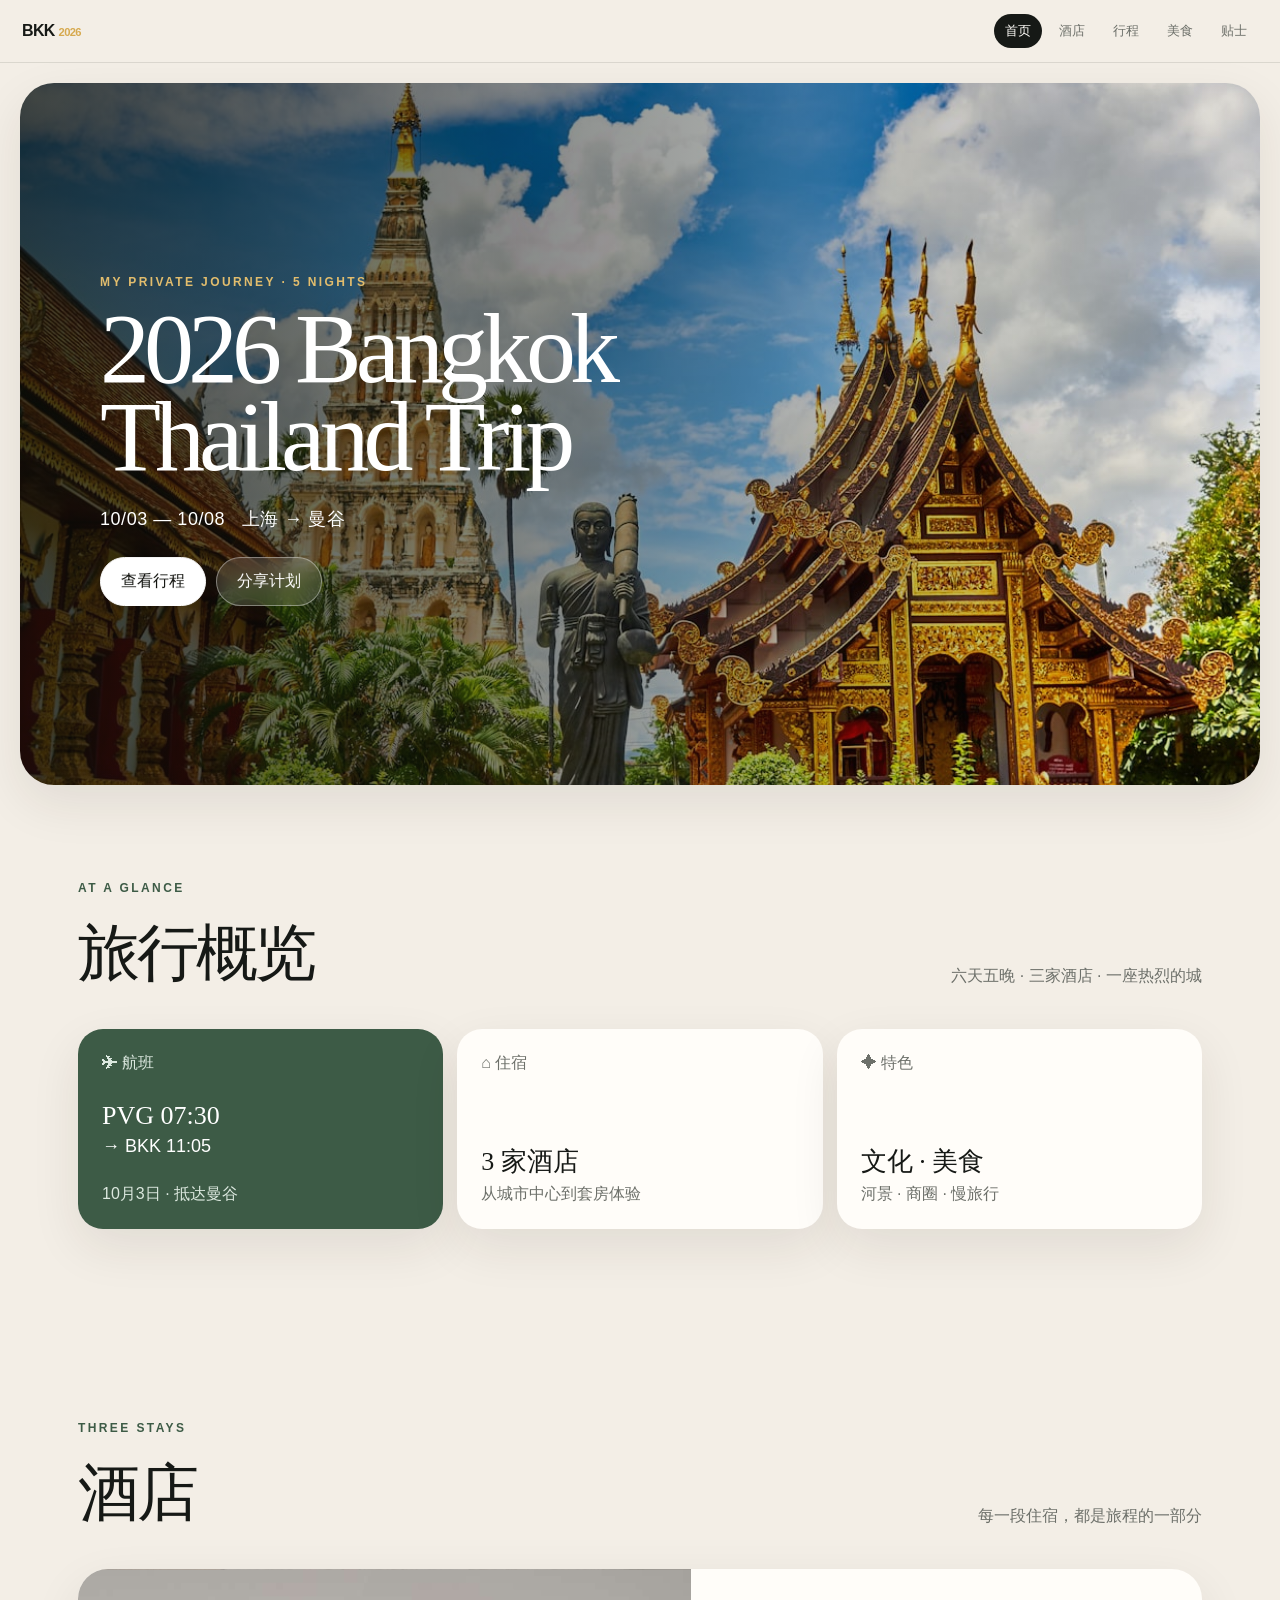
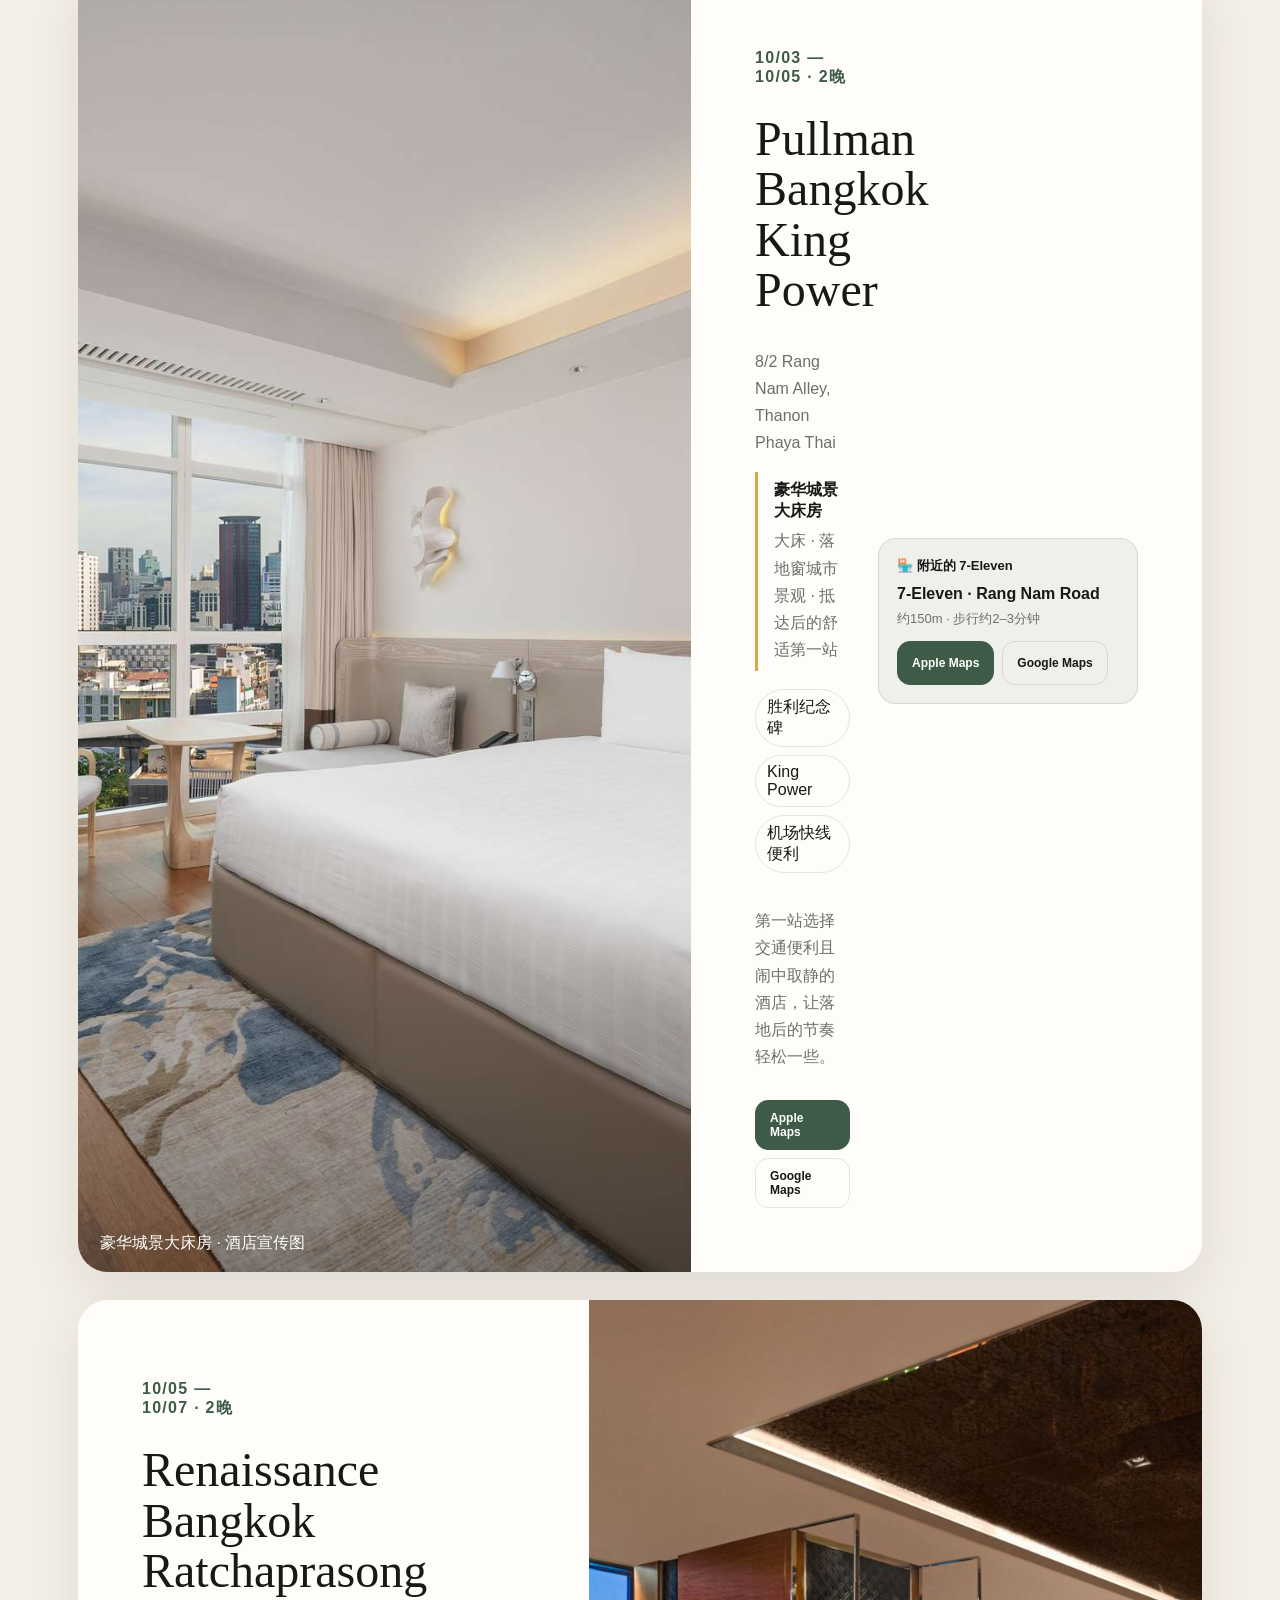
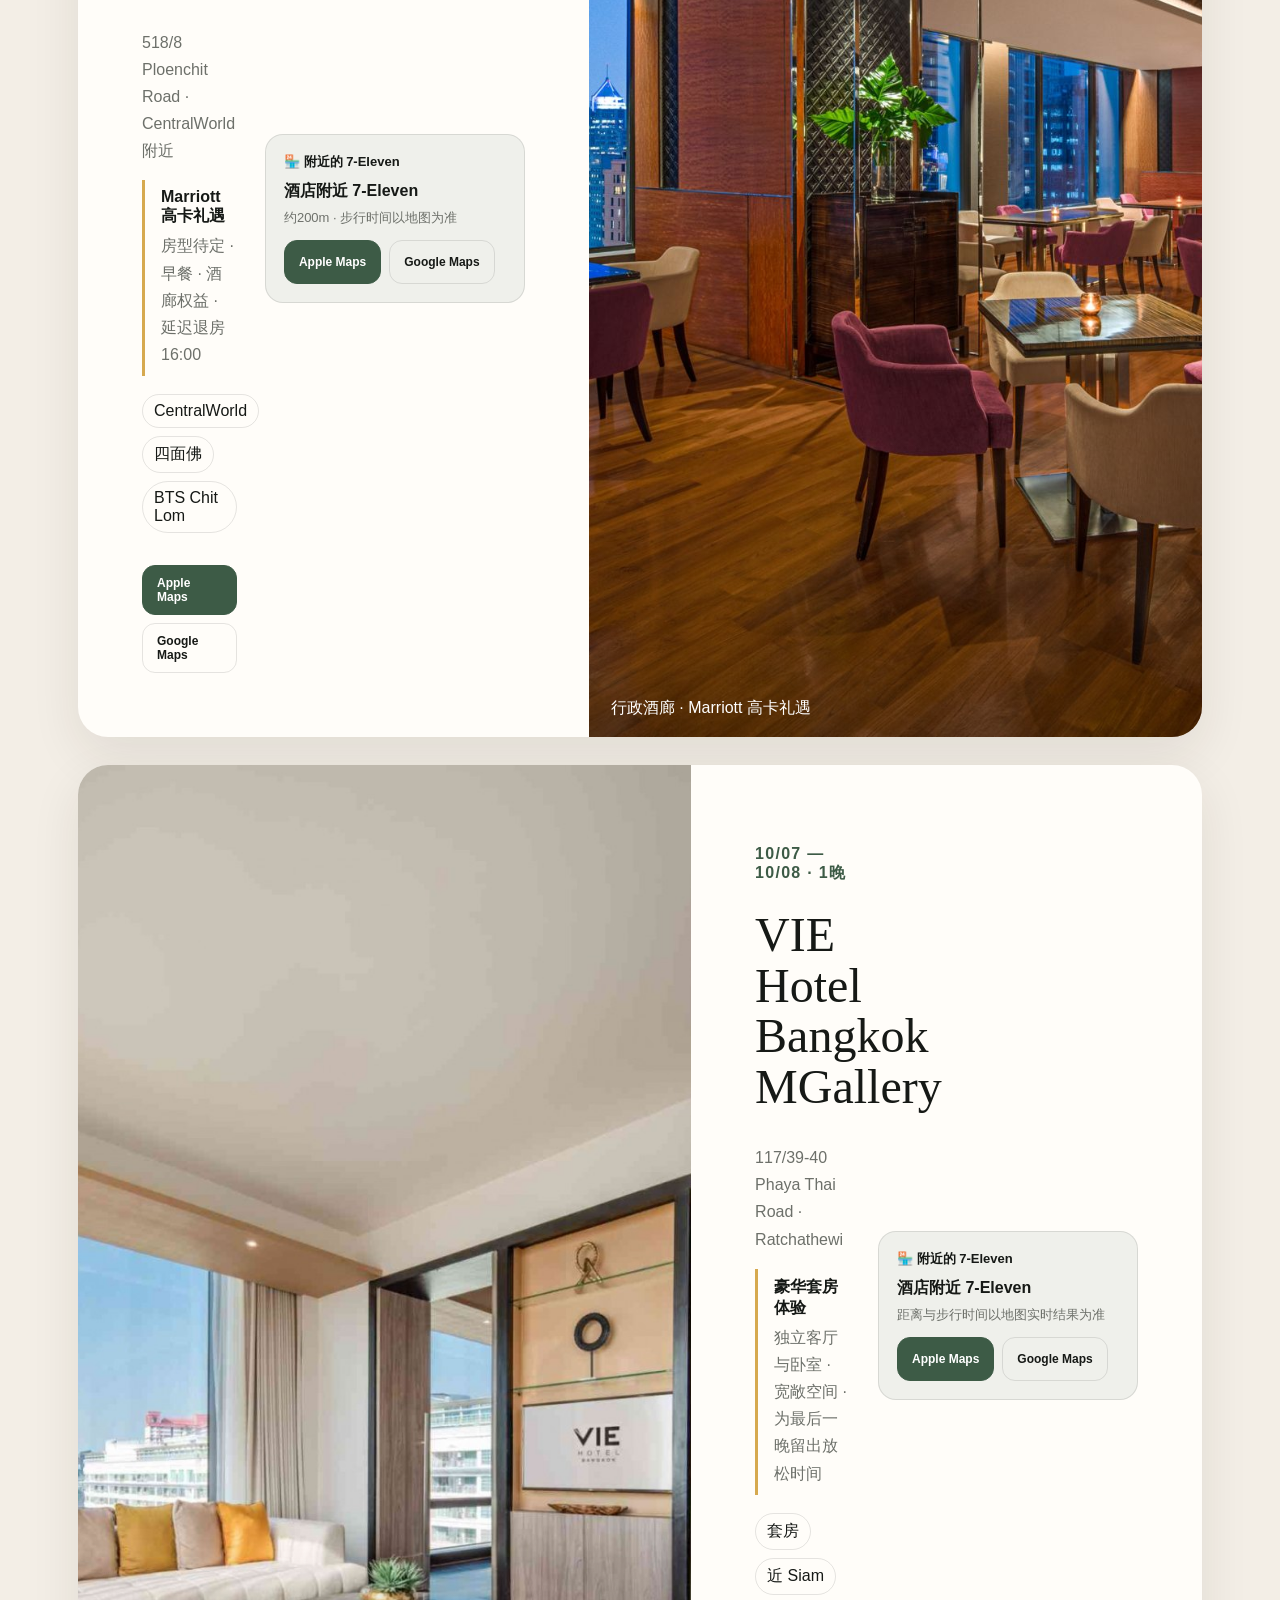
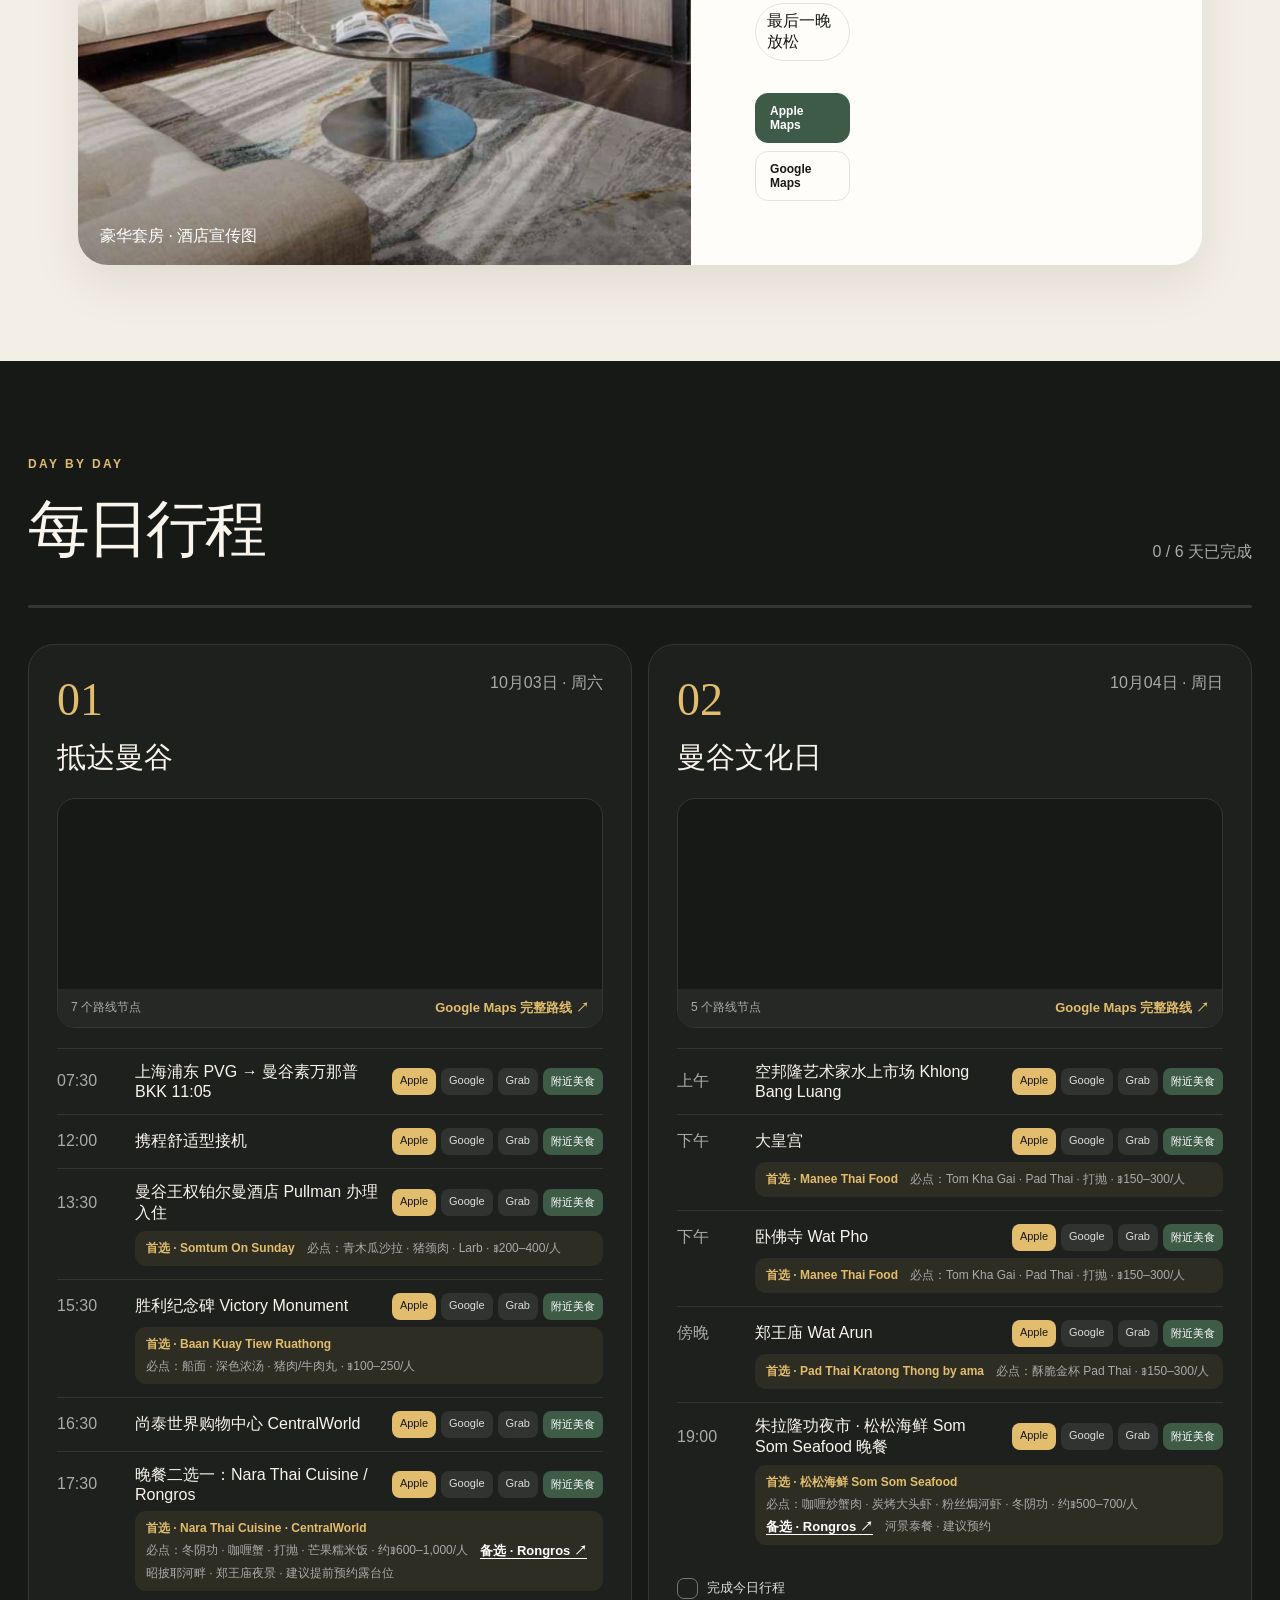
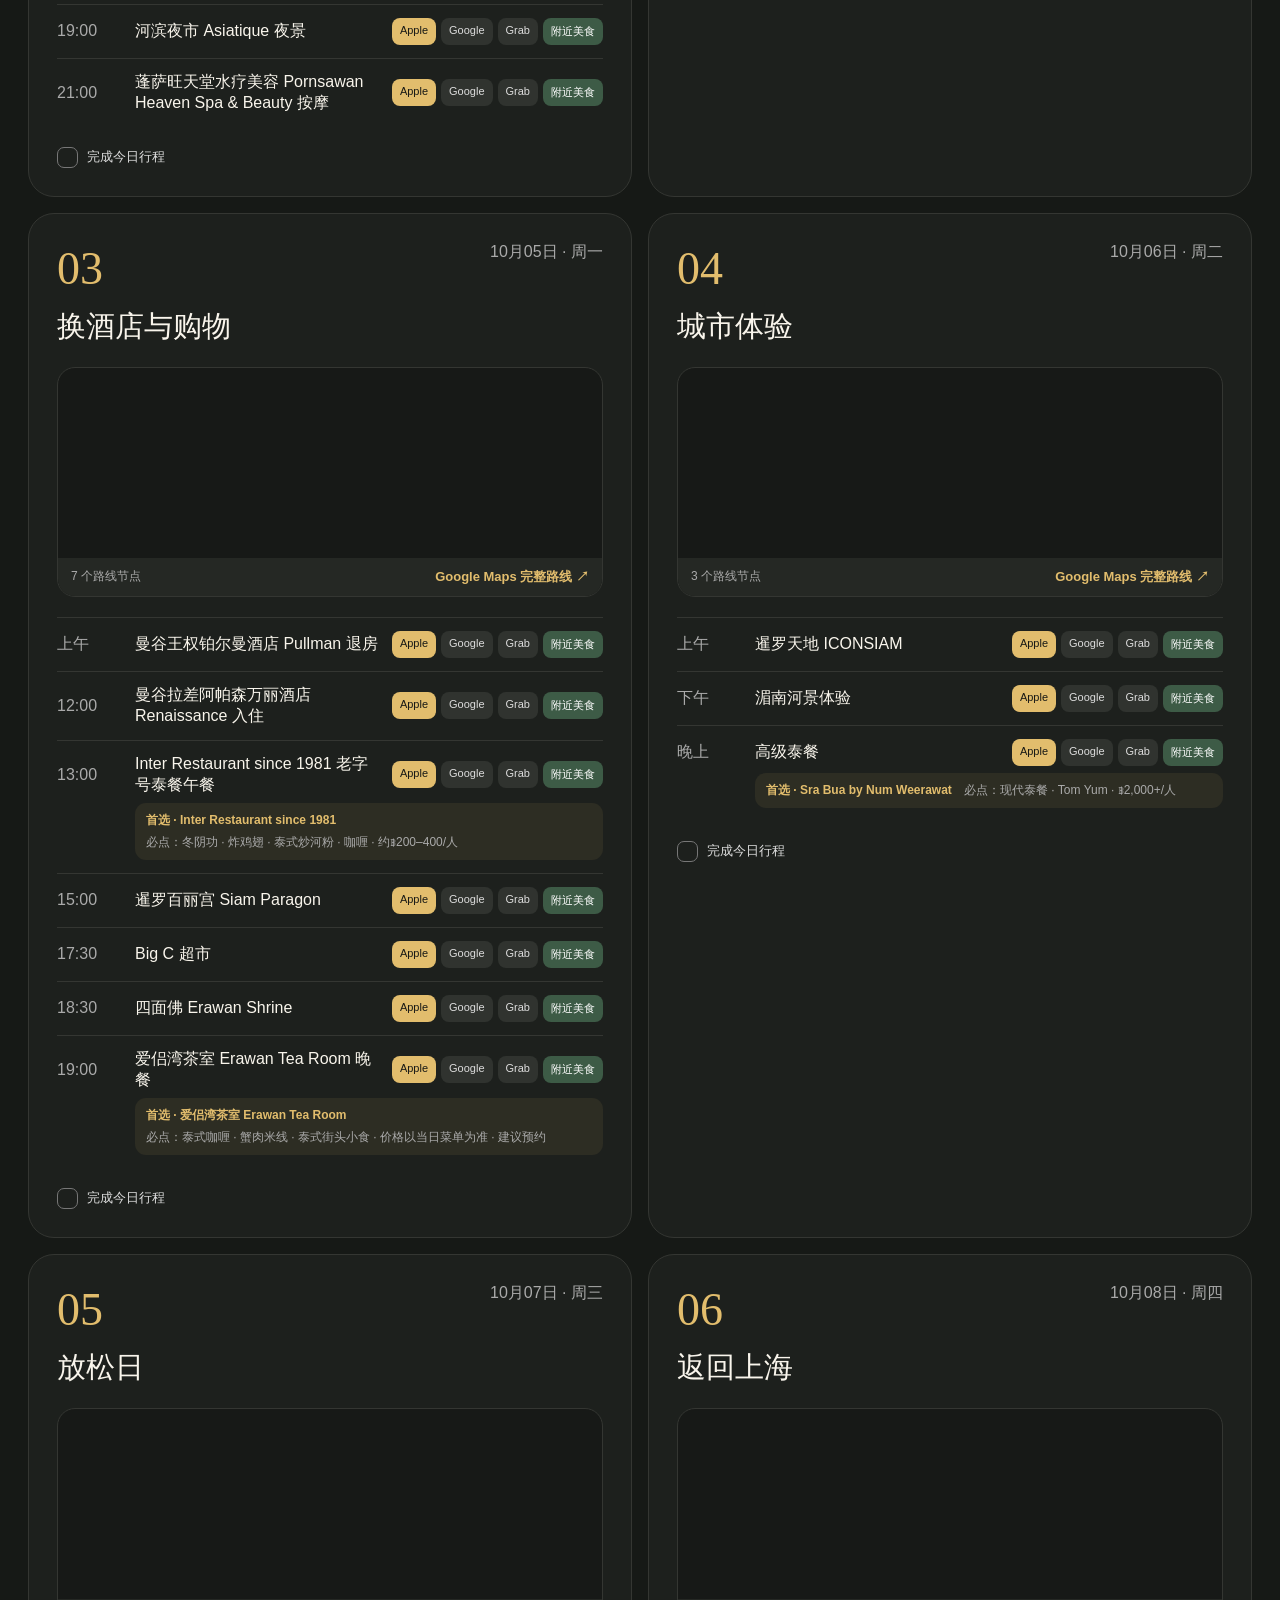
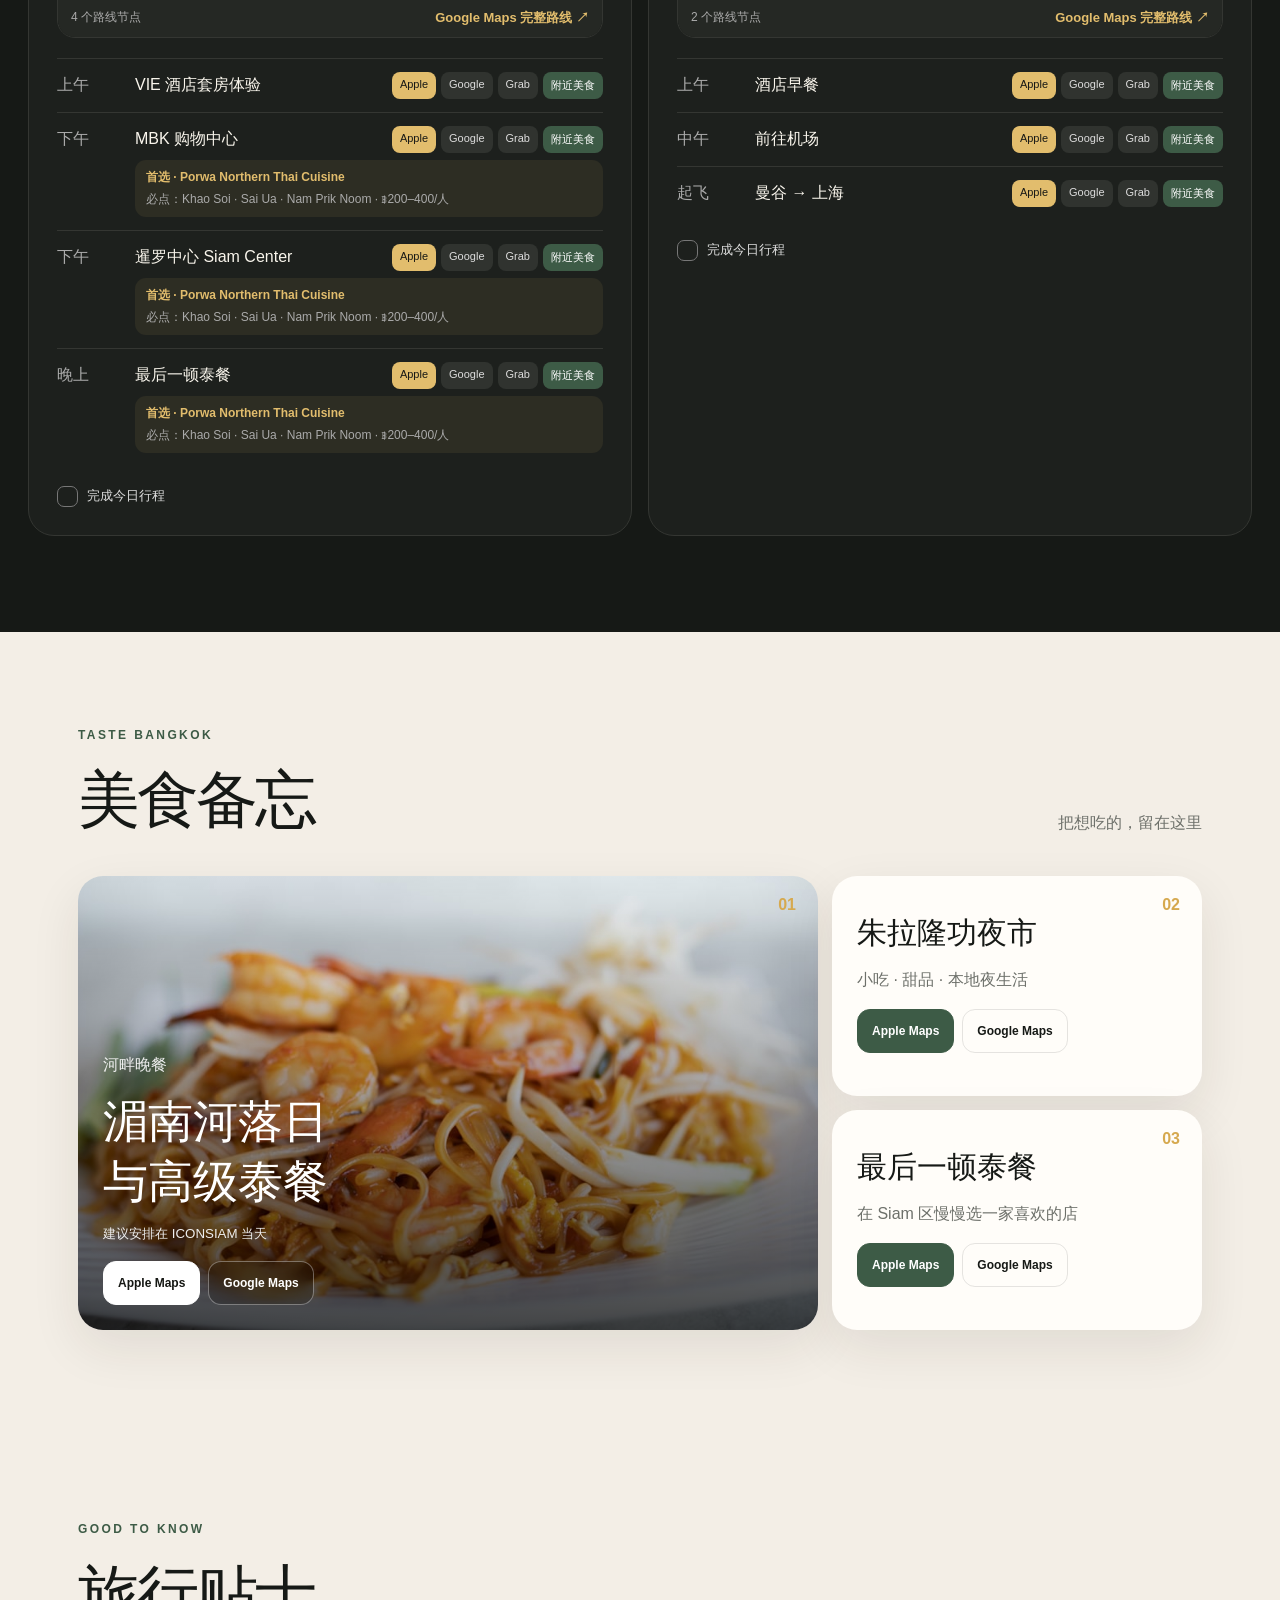
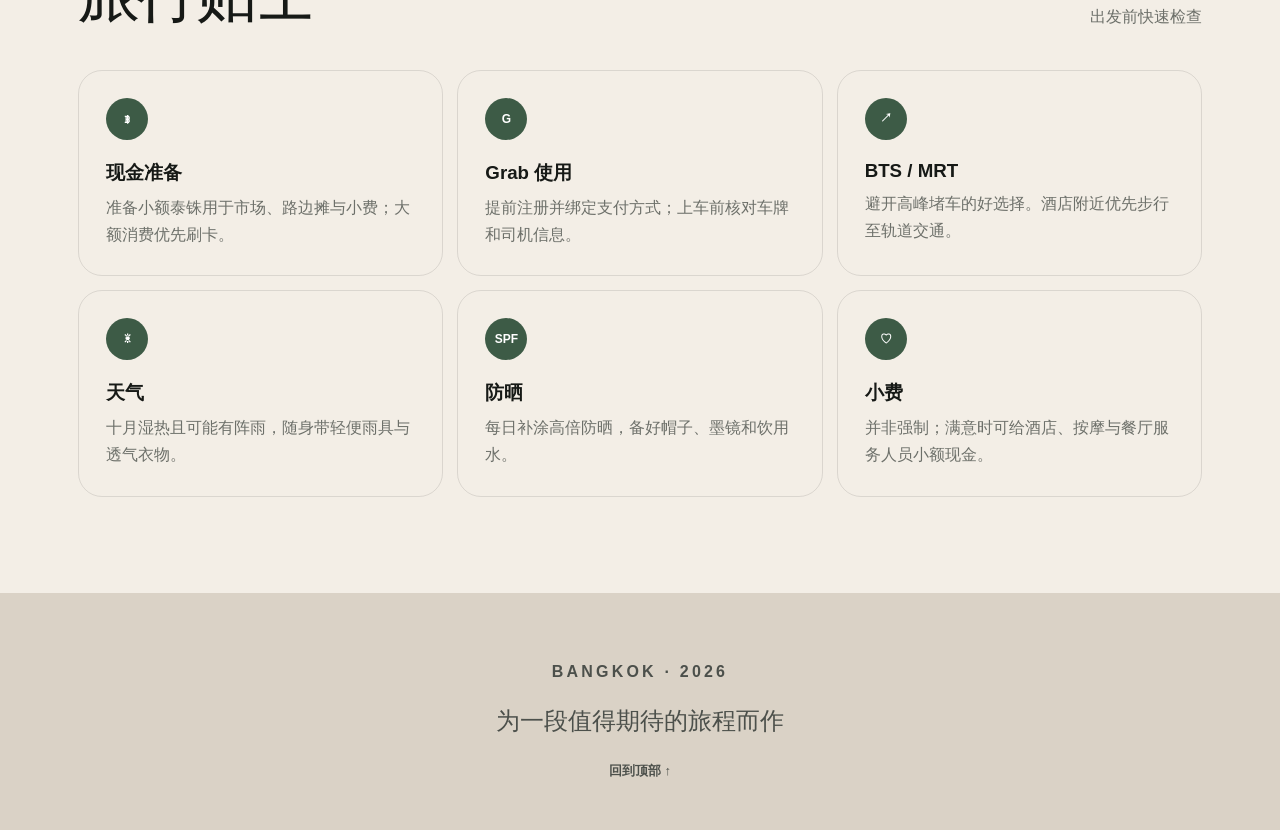
==== commit 7b9dabb1: "Add day one dinner choices" ====
--- a/index.html
+++ b/index.html
@@ -11,7 +11,7 @@
   <title>2026 Bangkok Trip Planner</title>
   <link rel="manifest" href="manifest.json">
   <link rel="apple-touch-icon" href="icons/icon-192.png">
-  <link rel="stylesheet" href="style.css?v=17">
+  <link rel="stylesheet" href="style.css?v=18">
 </head>
 <body>
   <div class="trip-splash" aria-hidden="true">
@@ -82,6 +82,6 @@
     </section>
   </main>
   <footer><strong>BANGKOK · 2026</strong><p>为一段值得期待的旅程而作</p><a href="#home">回到顶部 ↑</a></footer>
-  <script src="script.js?v=17"></script>
+  <script src="script.js?v=18"></script>
 </body>
 </html>
